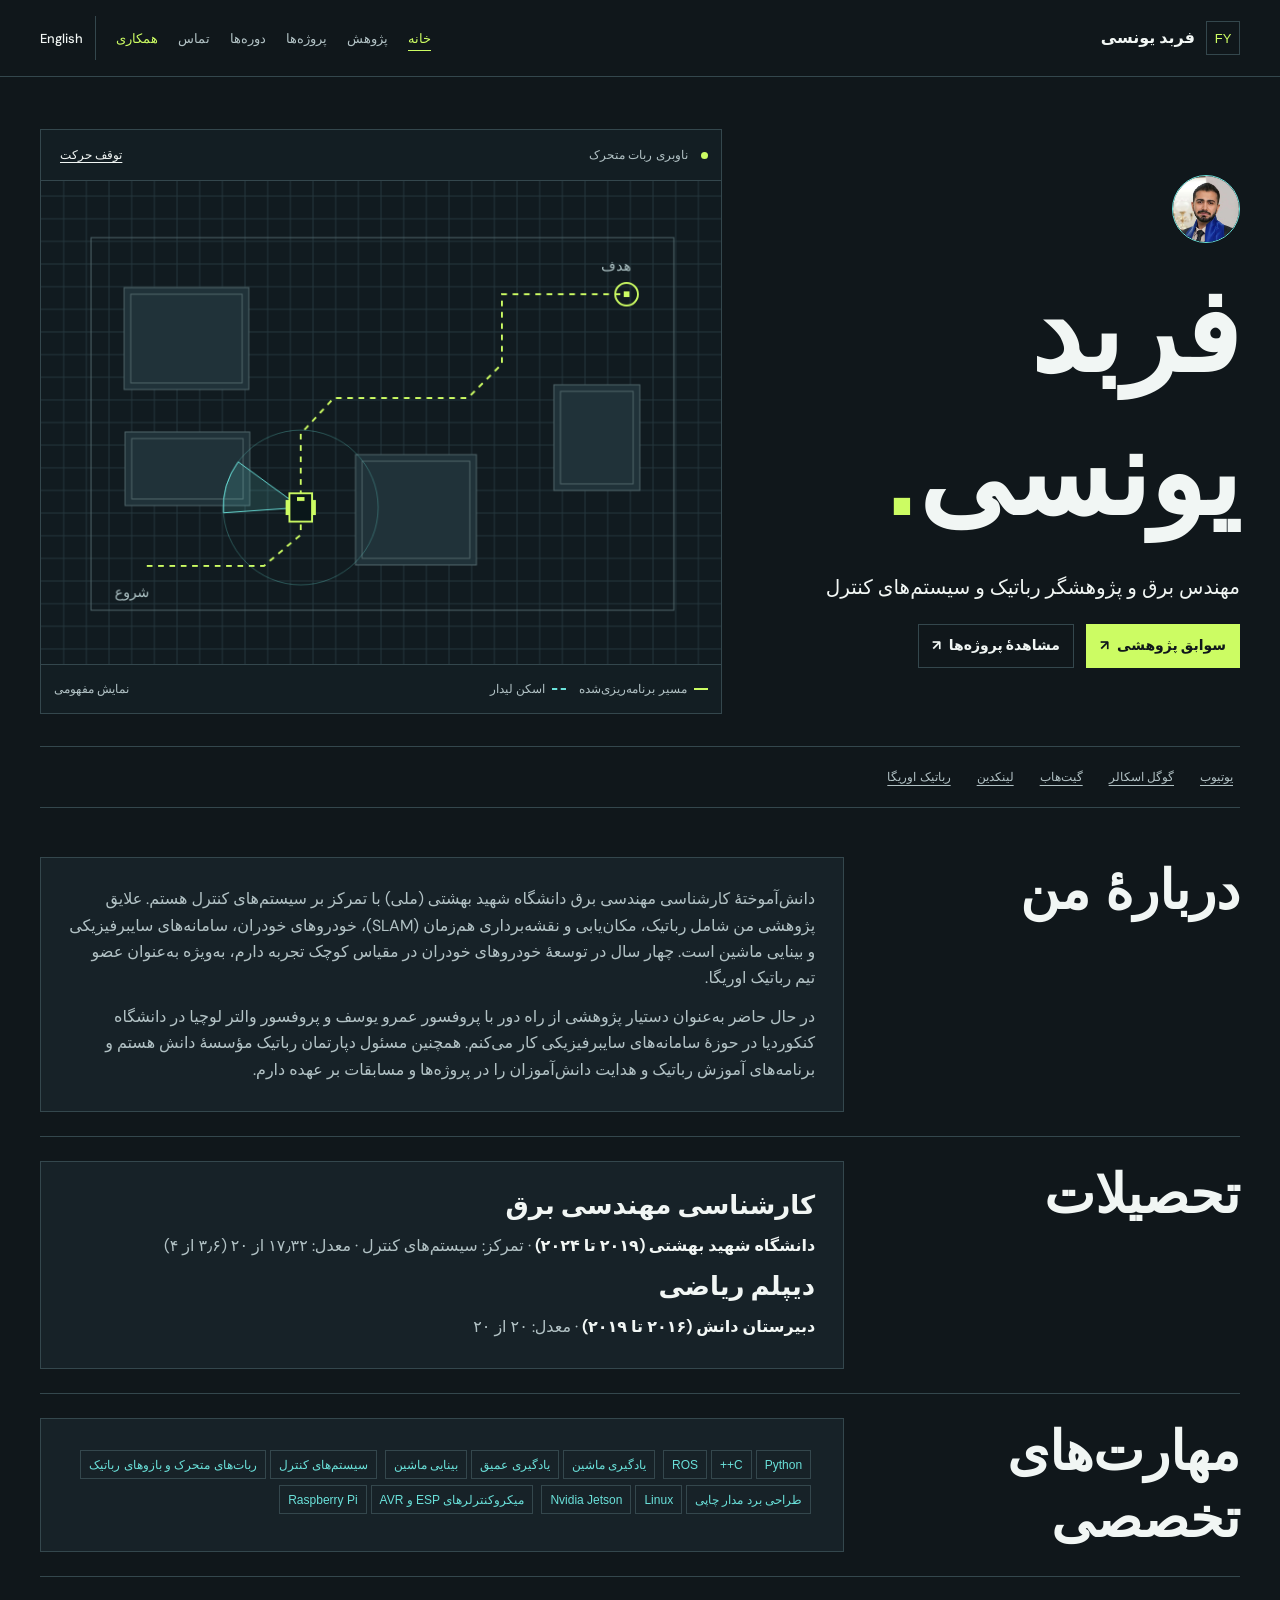
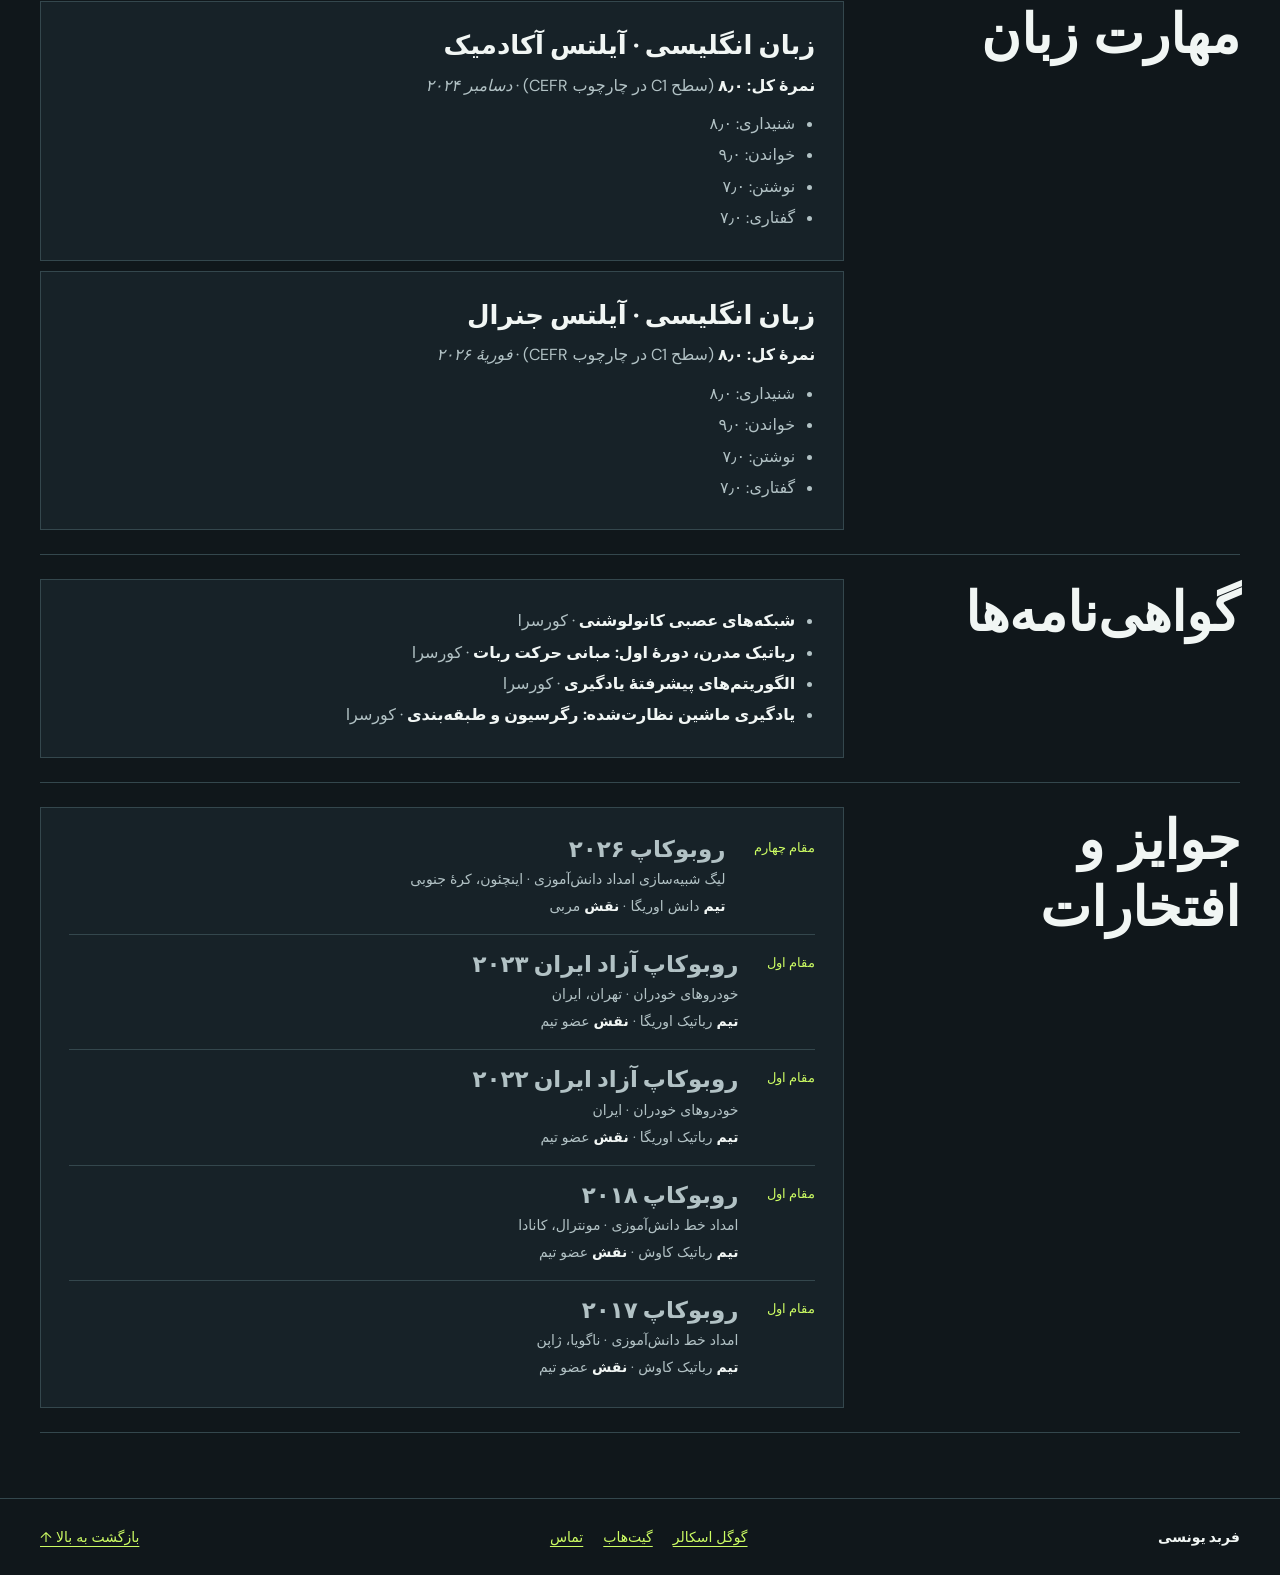
==== fa/index.html @ 3afda67d "Publish bilingual robotics portfolio" ====
<!doctype html>
<html lang="fa" dir="rtl">
<head>
    <meta charset="utf-8">
    <meta name="viewport" content="width=device-width, initial-scale=1">
    <meta name="description" content="مهندس برق و پژوهشگر رباتیک و سیستم‌های کنترل.">
    <meta name="theme-color" content="#10171b">
    <title>فربد یونسی · مهندس رباتیک</title>
    <link rel="preconnect" href="https://fonts.googleapis.com">
    <link rel="preconnect" href="https://fonts.gstatic.com" crossorigin>
    <link href="https://fonts.googleapis.com/css2?family=Barlow+Condensed:wght@600;700&amp;family=DM+Sans:wght@400;500;600;700&amp;family=IBM+Plex+Mono:wght@400;500&amp;display=swap" rel="stylesheet">
    <link rel="stylesheet" href="../style.css">
    <script src="../motion.js" defer></script>
    <link rel="alternate" hreflang="en" href="../index.html">
</head>
<body id="top">
<a class="skip" href="#main">رفتن به محتوای اصلی</a>
<header class="site-header"><div class="shell header-inner">
    <a class="brand" href="index.html"><span class="monogram" aria-hidden="true">FY</span> فربد یونسی</a>
    <nav aria-label="ناوبری اصلی"><a href="index.html" aria-current="page">خانه</a><a href="research.html">پژوهش</a><a href="projects.html">پروژه‌ها</a><a href="courses.html">دوره‌ها</a><a href="contact.html">تماس</a><a class="collab-nav" href="collaboration.html">همکاری</a><a class="language-switch" href="../index.html" lang="en" hreflang="en">English</a></nav>
</div></header>
<main class="shell" id="main">
<section class="hero" aria-labelledby="hero-title">
    <div class="hero-copy">
        <img src="../farbod-younesi.jpg" alt="تصویر فربد یونسی" width="256" height="256" class="profile-pic">
        <h1 id="hero-title">فربد<br>یونسی<span>.</span></h1>
        <p class="hero-role">مهندس برق و پژوهشگر رباتیک و سیستم‌های کنترل</p>
        <div class="hero-actions"><a class="button" href="research.html">سوابق پژوهشی <span aria-hidden="true">↗</span></a><a class="button secondary" href="projects.html">مشاهدهٔ پروژه‌ها <span aria-hidden="true">↗</span></a></div>
    </div>
    <figure class="robotics-demo">
        <div class="demo-bar"><span class="live-dot" aria-hidden="true"></span><span>ناوبری ربات متحرک</span><button type="button" id="motion-toggle" hidden>توقف حرکت</button></div>
        <canvas id="robot-map" width="720" height="512" role="img" aria-label="نمای بالا از ربات متحرکی که مسیری برنامه‌ریزی‌شده را دنبال می‌کند و با لیدار به دنبال موانع می‌گردد.">ربات متحرک مسیر برنامه‌ریزی‌شده را دنبال می‌کند و با لیدار موانع را اسکن می‌کند.</canvas>
        <figcaption><span><i class="route-key"></i> مسیر برنامه‌ریزی‌شده</span><span><i class="scan-key"></i> اسکن لیدار</span><span class="simulation-label">نمایش مفهومی</span></figcaption>
    </figure>
</section>
<div class="social-links">
                <a href="https://www.youtube.com/@farbodyounesi2424">یوتیوب</a>
                <a href="https://scholar.google.com/citations?user=7HzUuhoAAAAJ&amp;hl=en">گوگل اسکالر</a>
                <a href="https://github.com/farbodYNSI">گیت‌هاب</a>
                <a href="https://www.linkedin.com/in/farbod-younesi">لینکدین</a>
                <a href="https://aurigarobotics.ir/">رباتیک اوریگا</a>
            </div>
<div class="home-content"><section class="profile-section"><h2 id="about-me">دربارهٔ من</h2>
        <div class="card">
            <p>
                دانش‌آموختهٔ کارشناسی مهندسی برق دانشگاه شهید بهشتی (ملی) با تمرکز بر سیستم‌های کنترل هستم. علایق پژوهشی من شامل رباتیک، مکان‌یابی و نقشه‌برداری هم‌زمان (SLAM)، خودروهای خودران، سامانه‌های سایبرفیزیکی و بینایی ماشین است. چهار سال در توسعهٔ خودروهای خودران در مقیاس کوچک تجربه دارم، به‌ویژه به‌عنوان عضو تیم رباتیک اوریگا.
            </p>

            <p>
                در حال حاضر به‌عنوان دستیار پژوهشی از راه دور با پروفسور عمرو یوسف و پروفسور والتر لوچیا در دانشگاه کنکوردیا در حوزهٔ سامانه‌های سایبرفیزیکی کار می‌کنم. همچنین مسئول دپارتمان رباتیک مؤسسهٔ دانش هستم و برنامه‌های آموزش رباتیک و هدایت دانش‌آموزان را در پروژه‌ها و مسابقات بر عهده دارم.
            </p>
        </div></section>
<section class="profile-section"><h2>تحصیلات</h2>
        <div class="card">
            <h3>کارشناسی مهندسی برق</h3>
            <p><strong>دانشگاه شهید بهشتی (۲۰۱۹ تا ۲۰۲۴)</strong> · تمرکز: سیستم‌های کنترل · معدل: ۱۷٫۳۲ از ۲۰ (۳٫۶ از ۴)</p>
            <h3>دیپلم ریاضی</h3>
            <p><strong>دبیرستان دانش (۲۰۱۶ تا ۲۰۱۹)</strong> · معدل: ۲۰ از ۲۰</p>
        </div></section>
<section class="profile-section"><h2>مهارت‌های تخصصی</h2>
        <div class="card">
            <div>
                <span class="chip">Python</span><span class="chip">C++</span><span class="chip">ROS</span>
                <span class="chip">یادگیری ماشین</span><span class="chip">یادگیری عمیق</span><span class="chip">بینایی ماشین</span>
                <span class="chip">سیستم‌های کنترل</span><span class="chip">ربات‌های متحرک و بازوهای رباتیک</span>
                <span class="chip">طراحی برد مدار چاپی</span><span class="chip">Linux</span><span class="chip">Nvidia Jetson</span>
                <span class="chip">میکروکنترلرهای ESP و AVR</span><span class="chip">Raspberry Pi</span>
            </div>
        </div></section>
<section class="profile-section"><h2>مهارت زبان</h2>
        <div class="card">
            <h3>زبان انگلیسی · آیلتس آکادمیک</h3>
            <p><strong>نمرهٔ کل: ۸٫۰</strong> (سطح C1 در چارچوب CEFR) · <em>دسامبر ۲۰۲۴</em></p>
            <ul>
                <li>شنیداری: ۸٫۰</li>
                <li>خواندن: ۹٫۰</li>
                <li>نوشتن: ۷٫۰</li>
                <li>گفتاری: ۷٫۰</li>
            </ul>
        </div>
        <div class="card">
            <h3>زبان انگلیسی · آیلتس جنرال</h3>
            <p><strong>نمرهٔ کل: ۸٫۰</strong> (سطح C1 در چارچوب CEFR) · <em>فوریهٔ ۲۰۲۶</em></p>
            <ul>
                <li>شنیداری: ۸٫۰</li>
                <li>خواندن: ۹٫۰</li>
                <li>نوشتن: ۷٫۰</li>
                <li>گفتاری: ۷٫۰</li>
            </ul>
        </div></section>
<section class="profile-section"><h2>گواهی‌نامه‌ها</h2>
        <div class="card">
            <ul>
                <li><strong>شبکه‌های عصبی کانولوشنی</strong> · کورسرا</li>
                <li><strong>رباتیک مدرن، دورهٔ اول: مبانی حرکت ربات</strong> · کورسرا</li>
                <li><strong>الگوریتم‌های پیشرفتهٔ یادگیری</strong> · کورسرا</li>
                <li><strong>یادگیری ماشین نظارت‌شده: رگرسیون و طبقه‌بندی</strong> · کورسرا</li>
            </ul>
        </div></section>
<section class="profile-section" id="awards">
    <h2>جوایز و افتخارات</h2>
    <ul class="card award-list" role="list">
        <li>
            <strong class="award-place">مقام چهارم</strong>
            <div><h3>روبوکاپ ۲۰۲۶</h3><p>لیگ شبیه‌سازی امداد دانش‌آموزی · اینچئون، کرهٔ جنوبی</p><p><strong>تیم</strong> دانش اوریگا · <strong>نقش</strong> مربی</p></div>
        </li>
        <li>
            <strong class="award-place">مقام اول</strong>
            <div><h3>روبوکاپ آزاد ایران ۲۰۲۳</h3><p>خودروهای خودران · تهران، ایران</p><p><strong>تیم</strong> رباتیک اوریگا · <strong>نقش</strong> عضو تیم</p></div>
        </li>
        <li>
            <strong class="award-place">مقام اول</strong>
            <div><h3>روبوکاپ آزاد ایران ۲۰۲۲</h3><p>خودروهای خودران · ایران</p><p><strong>تیم</strong> رباتیک اوریگا · <strong>نقش</strong> عضو تیم</p></div>
        </li>
        <li>
            <strong class="award-place">مقام اول</strong>
            <div><h3>روبوکاپ ۲۰۱۸</h3><p>امداد خط دانش‌آموزی · مونترال، کانادا</p><p><strong>تیم</strong> رباتیک کاوش · <strong>نقش</strong> عضو تیم</p></div>
        </li>
        <li>
            <strong class="award-place">مقام اول</strong>
            <div><h3>روبوکاپ ۲۰۱۷</h3><p>امداد خط دانش‌آموزی · ناگویا، ژاپن</p><p><strong>تیم</strong> رباتیک کاوش · <strong>نقش</strong> عضو تیم</p></div>
        </li>
    </ul>
</section></div>
</main>
<footer class="site-footer"><div class="shell footer-inner">
    <a class="brand" href="index.html">فربد یونسی</a>
    <div class="inline-links"><a href="https://scholar.google.com/citations?user=7HzUuhoAAAAJ&amp;hl=en">گوگل اسکالر</a><a href="https://github.com/farbodYNSI">گیت‌هاب</a><a href="contact.html">تماس</a></div>
    <a href="#top">بازگشت به بالا ↑</a>
</div></footer>
</body>
</html>
---- style.css ----
:root {
  color-scheme: dark;
  --bg: #10171b;
  --surface: #172228;
  --panel: #131e23;
  --ink: #f1f6f4;
  --muted: #b2c2c5;
  --line: #34474d;
  --signal: #ccfc63;
  --cyan: #6ae1da;
  --mono: "IBM Plex Mono", monospace;
  --display: "Barlow Condensed", "Arial Narrow", sans-serif;
}
* { box-sizing: border-box; }
body { margin: 0; background: var(--bg); color: var(--ink); font: 16px/1.65 "DM Sans", system-ui, sans-serif; }
a { color: var(--signal); text-underline-offset: 4px; }
a:hover { color: var(--ink); }
:focus-visible { outline: 2px solid var(--cyan); outline-offset: 4px; }
h1, h2, h3, p { margin-top: 0; }
h1, h2 { font-family: var(--display); font-weight: 700; line-height: .95; letter-spacing: -.015em; }
h2 { font-size: clamp(34px, 4.4vw, 54px); margin: 0 0 18px; }
h3 { font-size: clamp(19px, 2.3vw, 26px); line-height: 1.18; margin-bottom: 12px; }
p, li { color: var(--muted); }
strong { color: var(--ink); }
.shell { width: min(1200px, calc(100% - 72px)); margin: 0 auto; }
.skip { position: absolute; top: 0; left: 12px; z-index: 3; padding: 10px 16px; transform: translateY(-120%); background: var(--signal); color: var(--bg); }
.skip:focus { transform: translateY(0); }
.skip:hover { color: var(--bg); }
.site-header { border-bottom: 1px solid var(--line); }
.header-inner, .footer-inner { display: flex; align-items: center; justify-content: space-between; gap: 16px; min-height: 76px; }
.brand { display: inline-flex; gap: 11px; align-items: center; text-decoration: none; color: var(--ink); font-weight: 700; }
.monogram { display: grid; place-items: center; width: 34px; height: 34px; border: 1px solid var(--line); color: var(--signal); font: 500 13px var(--mono); }
nav, .inline-links { display: flex; flex-wrap: wrap; column-gap: 20px; }
nav a { display: inline-flex; align-items: center; min-height: 44px; color: var(--muted); text-decoration: none; font: 500 13px var(--mono); }
nav a[aria-current] { color: var(--signal); text-decoration: underline; text-underline-offset: 7px; }
nav .collab-nav { color: var(--signal); }
nav .collab-nav:hover { color: var(--ink); }
nav .language-switch {
  border-inline-start: 1px solid var(--line);
  padding-inline-start: 12px;
  color: var(--ink);
}
nav .language-switch:hover { color: var(--signal); }
.hero { display: grid; grid-template-columns: minmax(0, .8fr) minmax(0, 1.2fr); gap: clamp(24px, 5vw, 70px); align-items: center; padding-block: 52px 32px; }
.profile-pic { display: block; width: 68px; height: 68px; border-radius: 50%; border: 1px solid var(--cyan); margin-bottom: 18px; }
.hero h1 { font-size: clamp(85px, 11vw, 156px); letter-spacing: -.03em; line-height: .77; margin: 0 0 24px; }
h1 span { color: var(--signal); }
.hero-role { max-width: 34ch; color: var(--ink); font-size: clamp(16px, 2vw, 20px); margin-bottom: 20px; }
.hero-actions, .social-links { display: flex; flex-wrap: wrap; gap: 8px 12px; }
.button { display: inline-flex; align-items: center; gap: 8px; min-height: 44px; padding-inline: 13px; border: 1px solid var(--signal); background: var(--signal); color: var(--bg); text-decoration: none; font-weight: 700; font-size: 14px; }
.button:hover { color: var(--bg); background: var(--ink); border-color: var(--ink); }
.button.secondary { background: transparent; border-color: var(--line); color: var(--ink); }
.button.secondary:hover { border-color: var(--signal); color: var(--signal); }
.robotics-demo { min-width: 0; margin: 0; overflow: hidden; border: 1px solid var(--line); background: var(--panel); }
.demo-bar, figcaption { display: flex; align-items: center; flex-wrap: wrap; gap: 9px 13px; min-height: 49px; padding: 3px 13px; font: 500 12px/1.35 var(--mono); color: var(--muted); }
.demo-bar { border-bottom: 1px solid var(--line); }
.demo-bar button { margin-left: auto; background: none; border: 0; cursor: pointer; min-height: 44px; color: var(--ink); font: inherit; text-decoration: underline; text-underline-offset: 3px; }
.demo-bar button:hover { color: var(--signal); }
.live-dot { width: 7px; height: 7px; border-radius: 50%; background: var(--signal); }
canvas { display: block; width: 100%; height: auto; aspect-ratio: 720 / 512; background: #111b20; }
figcaption { border-top: 1px solid var(--line); }
figcaption span { display: inline-flex; align-items: center; gap: 7px; }
figcaption i { display: inline-block; width: 14px; border-top: 2px solid var(--signal); }
figcaption .scan-key { border-color: var(--cyan); border-top-style: dashed; }
.simulation-label { margin-left: auto; }
.social-links { border-block: 1px solid var(--line); padding-block: 8px; }
.social-links a { display: inline-flex; min-height: 44px; align-items: center; padding-inline: 7px; color: var(--muted); font: 500 12px var(--mono); }
.social-links a:hover { color: var(--signal); }
.home-content { margin-block: 25px 65px; }
.profile-section { display: grid; grid-template-columns: minmax(145px, .45fr) 1fr; gap: 10px 34px; padding-block: 24px; border-bottom: 1px solid var(--line); }
.profile-section h2 { margin: 0; }
.profile-section .card { grid-column: 2; margin: 0; }
.card { padding: clamp(16px, 3vw, 28px); background: var(--surface); border: 1px solid var(--line); margin-bottom: 13px; }
.card p { margin-bottom: 12px; max-width: 76ch; overflow-wrap: anywhere; }
.card :last-child { margin-bottom: 0; }
.card ul { padding-left: 20px; margin-top: 0; }
.card li + li { margin-top: 5px; }
.award-list { list-style: none; }
.award-list > li {
  display: grid;
  grid-template-columns: max-content minmax(0, 1fr);
  align-items: start;
  column-gap: clamp(12px, 3vw, 28px);
}
.award-list > li + li { border-top: 1px solid var(--line); margin-top: 16px; padding-top: 16px; }
.award-place { color: var(--signal); font: 500 13px/1.4 var(--mono); padding-top: 3px; }
.award-list h3 { font-size: clamp(18px, 2vw, 23px); margin-bottom: 5px; }
.award-list p { font-size: 14px; margin-bottom: 4px; }
.chip { display: inline-flex; align-items: center; min-height: 29px; margin: 3px 4px 3px 0; padding: 2px 8px; border: 1px solid var(--line); color: var(--cyan); font: 400 12px var(--mono); }
.page-intro { padding: clamp(36px, 8vw, 90px) 0 24px; border-bottom: 1px solid var(--line); }
.page-intro h1 { font-size: clamp(65px, 11vw, 142px); margin: 0; }
.page-content { max-width: 960px; margin-block: 35px 65px; }
.page-content h2:not(:first-child) { margin-top: 35px; }
.status { display: inline-block; padding: 3px 6px; margin: 3px; border: 1px solid #586c36; color: var(--signal); font: 500 12px var(--mono); }
.status.review { border-color: #806742; color: #f6cf8c; }
#research-experience { margin-top: 35px; }
.experience-facts { margin: 14px 0 16px; }
.experience-facts > div {
  display: grid;
  grid-template-columns: minmax(120px, .4fr) minmax(0, 1fr);
  gap: 4px 13px;
  padding-block: 6px;
  border-top: 1px solid var(--line);
}
.experience-facts dt { color: var(--muted); font: 500 12px/1.6 var(--mono); }
.experience-facts dd { margin: 0; }
.project-card { display: flex; justify-content: space-between; align-items: center; gap: clamp(14px, 3vw, 35px); }
.project-text { min-width: 0; }
.project-img { display: block; width: min(42%, 390px); height: auto; border: 1px solid var(--line); }
.site-footer { border-top: 1px solid var(--line); }
.footer-inner { flex-wrap: wrap; padding-block: 10px; }
.footer-inner a { min-height: 44px; display: inline-flex; align-items: center; font-size: 14px; }
.collab-hero {
  display: grid;
  grid-template-columns: minmax(0, 1.3fr) minmax(0, .7fr);
  gap: clamp(24px, 5vw, 70px);
  align-items: center;
  padding-block: clamp(38px, 7vw, 92px);
}
.collab-label { color: var(--signal); font: 500 13px/1.4 var(--mono); text-transform: uppercase; }
.collab-copy h1 {
  max-width: 12ch;
  font-size: clamp(58px, 7.4vw, 112px);
  margin-bottom: 20px;
}
.collab-copy > p:not(.collab-label) { max-width: 53ch; font-size: clamp(16px, 1.7vw, 20px); }
.collab-photo { margin: 0; border: 1px solid var(--line); background: var(--panel); }
.collab-photo img { display: block; width: 100%; height: auto; aspect-ratio: 4 / 5; object-fit: cover; }
.collab-section { padding-block: clamp(26px, 5vw, 56px); border-top: 1px solid var(--line); }
.collab-section h2 { margin-bottom: 24px; }
.collab-heading { display: flex; align-items: baseline; justify-content: space-between; flex-wrap: wrap; gap: 6px 16px; }
.collab-heading a { display: inline-flex; align-items: center; min-height: 44px; }
.collab-proof, .collab-grid, .collab-options { display: grid; grid-template-columns: repeat(2, minmax(0, 1fr)); gap: 14px; }
.collab-proof article, .collab-grid article { border: 1px solid var(--line); padding: clamp(16px, 2.5vw, 27px); }
.collab-proof article { border-left: 3px solid var(--cyan); background: var(--panel); }
.collab-grid article { background: var(--surface); }
.collab-section article p:last-child { margin-bottom: 0; }
.collab-development { display: grid; grid-template-columns: repeat(3, minmax(0, 1fr)); gap: 14px; }
.collab-development article { border-top: 2px solid var(--signal); padding: 19px 16px; background: var(--panel); }
.collab-partner {
  margin-bottom: clamp(26px, 5vw, 56px);
  padding-inline: clamp(18px, 4vw, 48px);
  background: var(--surface);
  border: 1px solid var(--line);
}
.collab-partner > div:first-child p { max-width: 69ch; }
.collab-options article { border-top: 1px solid var(--line); padding-top: 16px; }
.collab-options .button { max-width: 100%; }
.collab-contact {
  display: grid;
  grid-template-columns: minmax(0, 1fr) auto;
  align-items: center;
  gap: 6px 16px;
  margin-top: 24px;
  padding-top: 18px;
  border-top: 1px solid var(--line);
}
.collab-contact h3, .collab-contact p { margin-bottom: 0; }
.collab-contact button { font-family: inherit; cursor: pointer; }
.collab-contact button[hidden], .copy-status:empty { display: none; }
#collaboration-email { color: var(--ink); overflow-wrap: anywhere; }
.copy-status { grid-column: 1 / -1; font-size: 14px; }
@media (prefers-reduced-motion: no-preference) {
  .button, nav a, .social-links a { transition: background-color .18s, border-color .18s, color .18s; }
  .hero-copy { animation: arrive .48s ease-out both; }
  @keyframes arrive { from { opacity: .75; transform: translateY(10px); } to { opacity: 1; transform: translateY(0); } }
}
@media (max-width: 850px) {
  .shell { width: calc(100% - 44px); }
  .hero { gap: 24px; }
  .hero h1 { font-size: clamp(74px, 12vw, 110px); }
}
@media (max-width: 650px) {
  .shell { width: calc(100% - 36px); }
  .header-inner { flex-direction: column; align-items: flex-start; gap: 0; padding-top: 12px; }
  nav { column-gap: clamp(11px, 4vw, 20px); }
  .hero { grid-template-columns: minmax(0, 1fr); padding-top: 32px; }
  .hero h1 { font-size: clamp(78px, 16vw, 110px); }
  .profile-section { grid-template-columns: 1fr; }
  .profile-section .card { grid-column: 1; }
  .project-card { flex-direction: column; align-items: stretch; }
  .project-img { width: 100%; }
  .collab-hero, .collab-proof, .collab-grid, .collab-development, .collab-options { grid-template-columns: minmax(0, 1fr); }
  .collab-copy h1 { font-size: clamp(52px, 12vw, 77px); }
  .collab-photo img { aspect-ratio: 5 / 4; object-fit: contain; background: #0a1013; }
  .collab-contact { grid-template-columns: minmax(0, 1fr); }
  .experience-facts > div { grid-template-columns: minmax(0, 1fr); }
}
[dir="rtl"] {
  --display: Tahoma, "Segoe UI", sans-serif;
  --mono: Tahoma, "Segoe UI", sans-serif;
  font-family: Tahoma, "Segoe UI", sans-serif;
}
[dir="rtl"] h1, [dir="rtl"] h2 { line-height: 1.24; letter-spacing: 0; }
[dir="rtl"] .hero h1 { font-size: clamp(62px, 9vw, 116px); }
[dir="rtl"] .page-intro h1 { font-size: clamp(54px, 8vw, 102px); }
[dir="rtl"] .collab-copy h1 { max-width: 16ch; font-size: clamp(43px, 5.3vw, 76px); }
[dir="rtl"] .card ul { padding-left: 0; padding-inline-start: 20px; }
[dir="rtl"] .demo-bar button, [dir="rtl"] .simulation-label { margin-left: 0; margin-inline-start: auto; }
[dir="rtl"] .collab-proof article { border-left: 1px solid var(--line); border-inline-start: 3px solid var(--cyan); }
[dir="rtl"] nav .language-switch { font-family: "DM Sans", system-ui, sans-serif; }
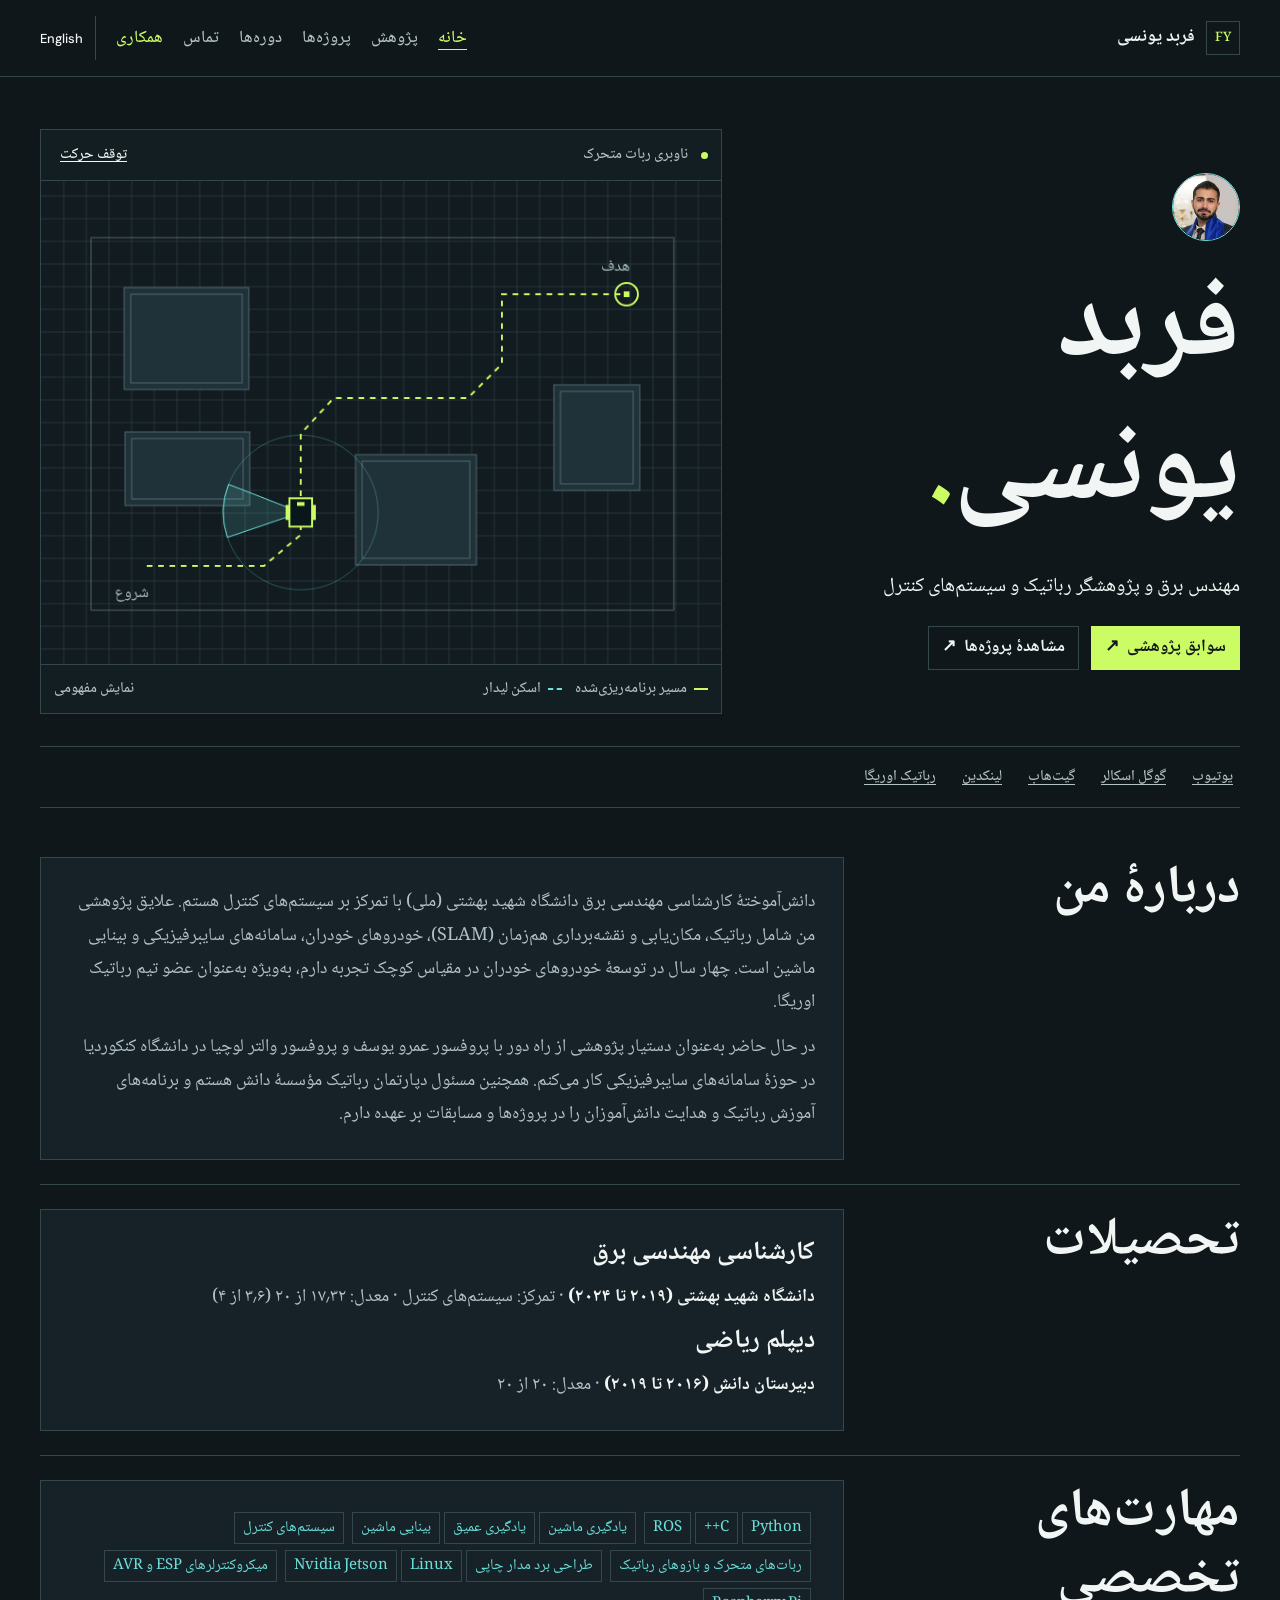
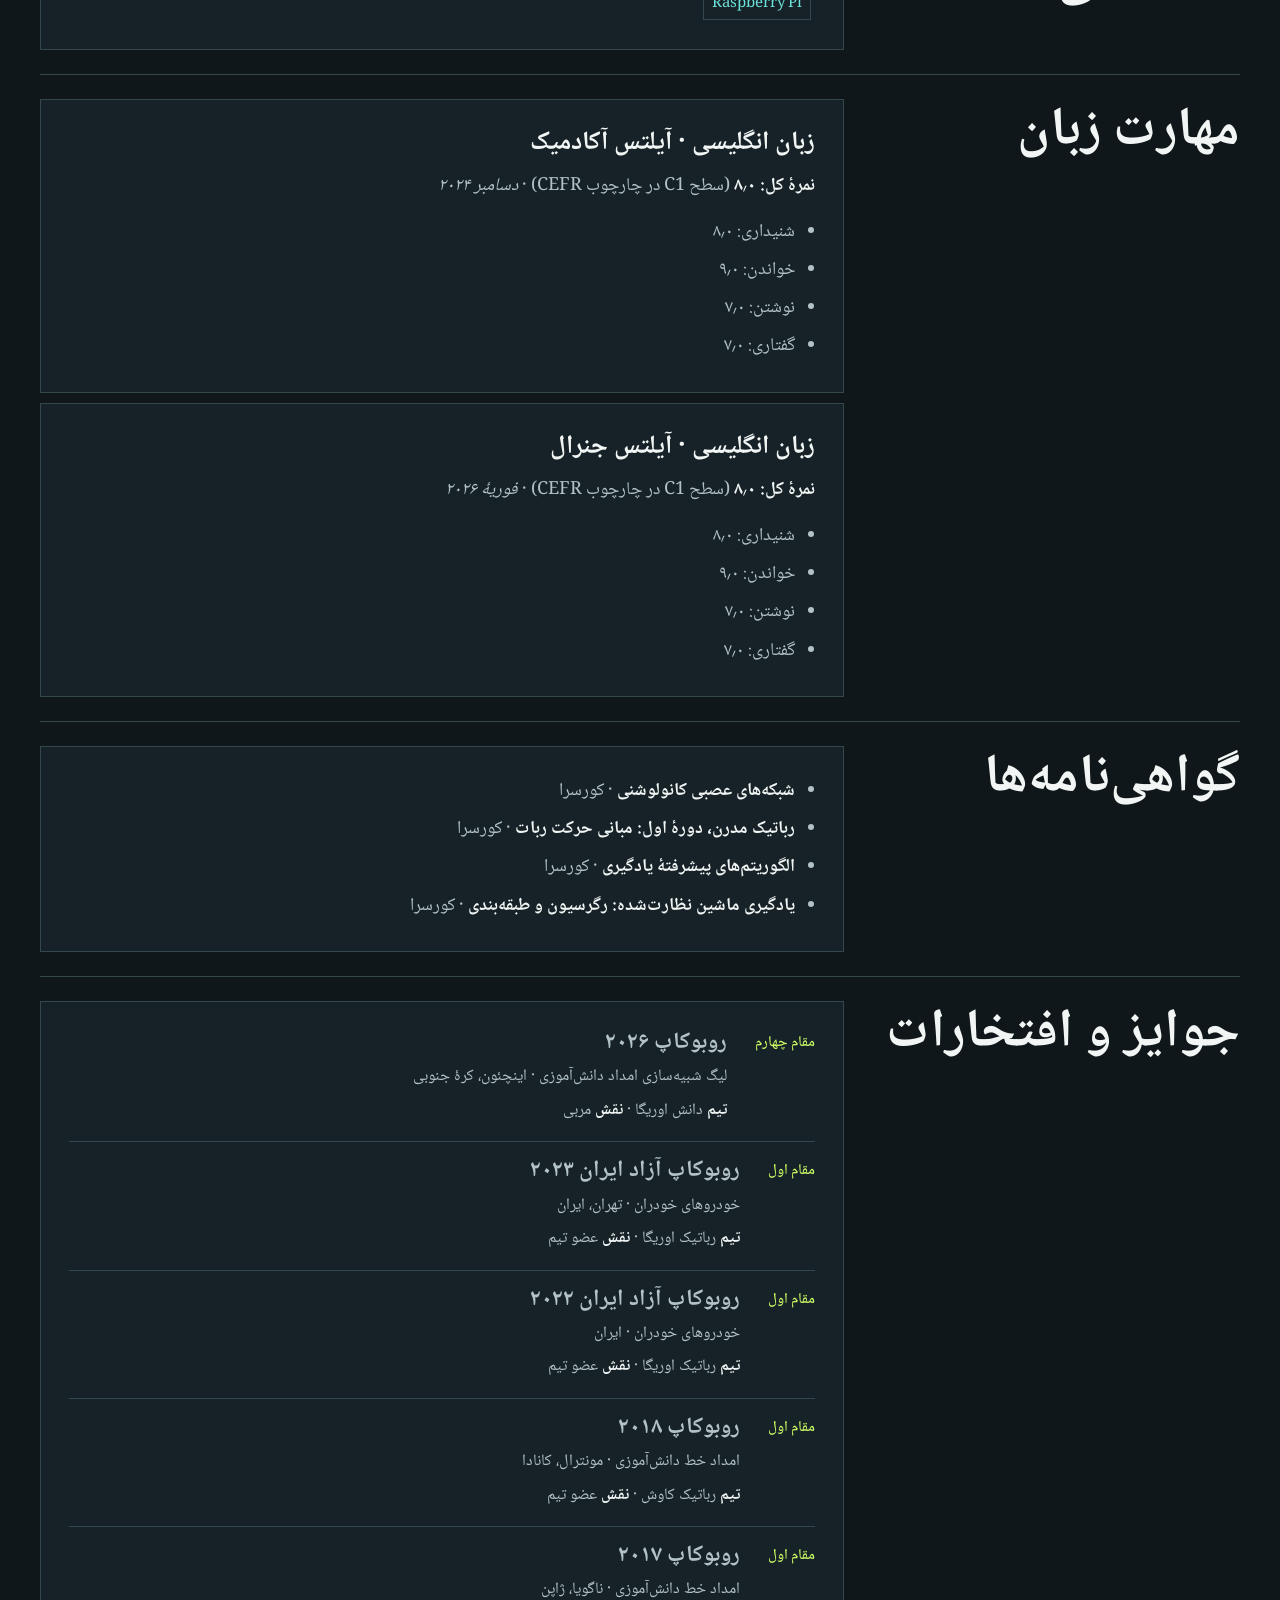
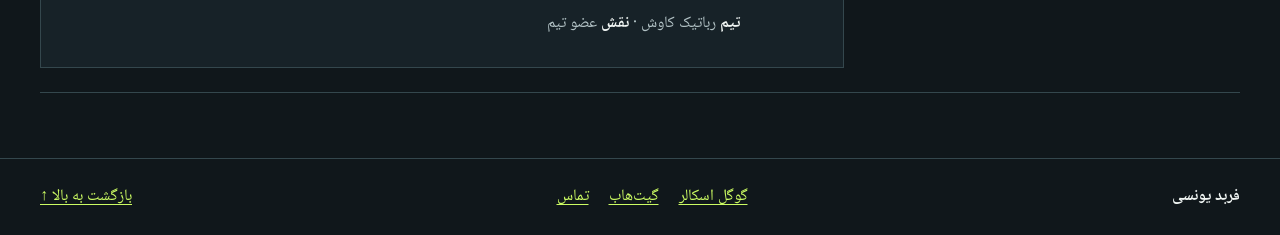
==== commit 3cae13b5: "Improve bilingual search and AI discoverability" ====
--- a/fa/index.html
+++ b/fa/index.html
@@ -3,21 +3,99 @@
 <head>
     <meta charset="utf-8">
     <meta name="viewport" content="width=device-width, initial-scale=1">
-    <meta name="description" content="مهندس برق و پژوهشگر رباتیک و سیستم‌های کنترل.">
+    <meta name="description" content="فربد یونسی، مهندس برق و پژوهشگر رباتیک، در زمینهٔ کنترل امن ربات‌ها، خودروهای خودران، مکان‌یابی و نقشه‌برداری هم‌زمان و بینایی ماشین فعالیت می‌کند.">
     <meta name="theme-color" content="#10171b">
-    <title>فربد یونسی · مهندس رباتیک</title>
+    <title>فربد یونسی | پژوهشگر رباتیک و سیستم‌های کنترل</title>
     <link rel="preconnect" href="https://fonts.googleapis.com">
     <link rel="preconnect" href="https://fonts.gstatic.com" crossorigin>
     <link href="https://fonts.googleapis.com/css2?family=Barlow+Condensed:wght@600;700&amp;family=DM+Sans:wght@400;500;600;700&amp;family=IBM+Plex+Mono:wght@400;500&amp;display=swap" rel="stylesheet">
     <link rel="stylesheet" href="../style.css">
     <script src="../motion.js" defer></script>
-    <link rel="alternate" hreflang="en" href="../index.html">
+    <link rel="canonical" href="https://farbodynsi.github.io/fa/">
+    <link rel="alternate" hreflang="en" href="https://farbodynsi.github.io/">
+    <link rel="alternate" hreflang="fa" href="https://farbodynsi.github.io/fa/">
+    <link rel="alternate" hreflang="x-default" href="https://farbodynsi.github.io/">
+    <meta property="og:type" content="profile">
+    <meta property="og:site_name" content="فربد یونسی">
+    <meta property="og:url" content="https://farbodynsi.github.io/fa/">
+    <meta property="og:title" content="فربد یونسی | پژوهشگر رباتیک و سیستم‌های کنترل">
+    <meta property="og:description" content="فربد یونسی، مهندس برق و پژوهشگر رباتیک، در زمینهٔ کنترل امن ربات‌ها، خودروهای خودران، مکان‌یابی و نقشه‌برداری هم‌زمان و بینایی ماشین فعالیت می‌کند.">
+    <meta property="og:locale" content="fa_IR">
+    <meta property="og:locale:alternate" content="en_US">
+    <meta property="og:image" content="https://farbodynsi.github.io/farbod-younesi.jpg">
+    <meta property="og:image:width" content="256">
+    <meta property="og:image:height" content="256">
+    <meta property="og:image:alt" content="پرترهٔ فربد یونسی">
+    <meta name="twitter:card" content="summary">
+    <script type="application/ld+json">
+{
+  "@context": "https://schema.org",
+  "@graph": [
+    {
+      "@type": "ProfilePage",
+      "@id": "https://farbodynsi.github.io/fa/#webpage",
+      "url": "https://farbodynsi.github.io/fa/",
+      "name": "فربد یونسی | پژوهشگر رباتیک و سیستم‌های کنترل",
+      "description": "فربد یونسی، مهندس برق و پژوهشگر رباتیک، در زمینهٔ کنترل امن ربات‌ها، خودروهای خودران، مکان‌یابی و نقشه‌برداری هم‌زمان و بینایی ماشین فعالیت می‌کند.",
+      "inLanguage": "fa",
+      "isPartOf": {
+        "@id": "https://farbodynsi.github.io/#website"
+      },
+      "mainEntity": {
+        "@id": "https://farbodynsi.github.io/#farbod-younesi"
+      }
+    },
+    {
+      "@type": "WebSite",
+      "@id": "https://farbodynsi.github.io/#website",
+      "url": "https://farbodynsi.github.io/",
+      "name": "Farbod Younesi",
+      "alternateName": "فربد یونسی",
+      "inLanguage": [
+        "en",
+        "fa"
+      ],
+      "publisher": {
+        "@id": "https://farbodynsi.github.io/#farbod-younesi"
+      }
+    },
+    {
+      "@type": "Person",
+      "@id": "https://farbodynsi.github.io/#farbod-younesi",
+      "url": "https://farbodynsi.github.io/",
+      "name": "Farbod Younesi",
+      "alternateName": "فربد یونسی",
+      "description": "Electrical engineer and researcher in robotics and control systems.",
+      "image": "https://farbodynsi.github.io/farbod-younesi.jpg",
+      "jobTitle": "Electrical Engineer and Robotics Researcher",
+      "knowsAbout": [
+        "Robotics",
+        "Control systems",
+        "Cyber-physical systems security",
+        "Autonomous vehicles",
+        "Computer vision",
+        "SLAM"
+      ],
+      "alumniOf": {
+        "@type": "CollegeOrUniversity",
+        "name": "Shahid Beheshti University"
+      },
+      "sameAs": [
+        "https://github.com/farbodYNSI",
+        "https://www.linkedin.com/in/farbod-younesi",
+        "https://scholar.google.com/citations?user=7HzUuhoAAAAJ&hl=en",
+        "https://www.youtube.com/@farbodyounesi2424"
+      ]
+    }
+  ]
+}
+    </script>
 </head>
 <body id="top">
 <a class="skip" href="#main">رفتن به محتوای اصلی</a>
 <header class="site-header"><div class="shell header-inner">
-    <a class="brand" href="index.html"><span class="monogram" aria-hidden="true">FY</span> فربد یونسی</a>
-    <nav aria-label="ناوبری اصلی"><a href="index.html" aria-current="page">خانه</a><a href="research.html">پژوهش</a><a href="projects.html">پروژه‌ها</a><a href="courses.html">دوره‌ها</a><a href="contact.html">تماس</a><a class="collab-nav" href="collaboration.html">همکاری</a><a class="language-switch" href="../index.html" lang="en" hreflang="en">English</a></nav>
+    <a class="brand" href="./"><span class="monogram" aria-hidden="true">FY</span> فربد یونسی</a>
+    <nav aria-label="ناوبری اصلی"><a href="./" aria-current="page">خانه</a><a href="research.html">پژوهش</a><a href="projects.html">پروژه‌ها</a><a href="courses.html">دوره‌ها</a><a href="contact.html">تماس</a><a class="collab-nav" href="collaboration.html">همکاری</a><a class="language-switch" href="../" lang="en" hreflang="en">English</a></nav>
 </div></header>
 <main class="shell" id="main">
 <section class="hero" aria-labelledby="hero-title">
@@ -124,7 +202,7 @@
 </section></div>
 </main>
 <footer class="site-footer"><div class="shell footer-inner">
-    <a class="brand" href="index.html">فربد یونسی</a>
+    <a class="brand" href="./">فربد یونسی</a>
     <div class="inline-links"><a href="https://scholar.google.com/citations?user=7HzUuhoAAAAJ&amp;hl=en">گوگل اسکالر</a><a href="https://github.com/farbodYNSI">گیت‌هاب</a><a href="contact.html">تماس</a></div>
     <a href="#top">بازگشت به بالا ↑</a>
 </div></footer>
--- a/style.css
+++ b/style.css
@@ -1,3 +1,10 @@
+@font-face {
+  font-family: "Noto Naskh Arabic";
+  src: url("fonts/noto-naskh-arabic.ttf") format("truetype");
+  font-weight: 400 700;
+  font-display: swap;
+}
+
 :root {
   color-scheme: dark;
   --bg: #10171b;
@@ -10,6 +17,7 @@
   --cyan: #6ae1da;
   --mono: "IBM Plex Mono", monospace;
   --display: "Barlow Condensed", "Arial Narrow", sans-serif;
+  --persian-font: "B Nazanin", BNazanin, "B Mitra", "B Lotus", "Noto Naskh Arabic", serif;
 }
 * { box-sizing: border-box; }
 body { margin: 0; background: var(--bg); color: var(--ink); font: 16px/1.65 "DM Sans", system-ui, sans-serif; }
@@ -186,11 +194,14 @@
   .collab-contact { grid-template-columns: minmax(0, 1fr); }
   .experience-facts > div { grid-template-columns: minmax(0, 1fr); }
 }
-[dir="rtl"] {
-  --display: Tahoma, "Segoe UI", sans-serif;
-  --mono: Tahoma, "Segoe UI", sans-serif;
-  font-family: Tahoma, "Segoe UI", sans-serif;
-}
+[dir="rtl"] { --display: var(--persian-font); --mono: var(--persian-font); }
+[dir="rtl"] body { font: 18px/1.85 var(--persian-font); }
+nav .language-switch[lang="fa"] { font: 700 17px var(--persian-font); }
+[dir="rtl"] nav a, [dir="rtl"] .button { font-size: 17px; }
+[dir="rtl"] .demo-bar, [dir="rtl"] figcaption, [dir="rtl"] .social-links a,
+[dir="rtl"] .award-place, [dir="rtl"] .experience-facts dt,
+[dir="rtl"] .status, [dir="rtl"] .chip, [dir="rtl"] .collab-label { font-size: 15px; }
+[dir="rtl"] .award-list p, [dir="rtl"] .footer-inner a, [dir="rtl"] .copy-status { font-size: 16px; }
 [dir="rtl"] h1, [dir="rtl"] h2 { line-height: 1.24; letter-spacing: 0; }
 [dir="rtl"] .hero h1 { font-size: clamp(62px, 9vw, 116px); }
 [dir="rtl"] .page-intro h1 { font-size: clamp(54px, 8vw, 102px); }
@@ -198,4 +209,4 @@
 [dir="rtl"] .card ul { padding-left: 0; padding-inline-start: 20px; }
 [dir="rtl"] .demo-bar button, [dir="rtl"] .simulation-label { margin-left: 0; margin-inline-start: auto; }
 [dir="rtl"] .collab-proof article { border-left: 1px solid var(--line); border-inline-start: 3px solid var(--cyan); }
-[dir="rtl"] nav .language-switch { font-family: "DM Sans", system-ui, sans-serif; }
+[dir="rtl"] nav .language-switch[lang="en"] { font: 500 13px "DM Sans", system-ui, sans-serif; }
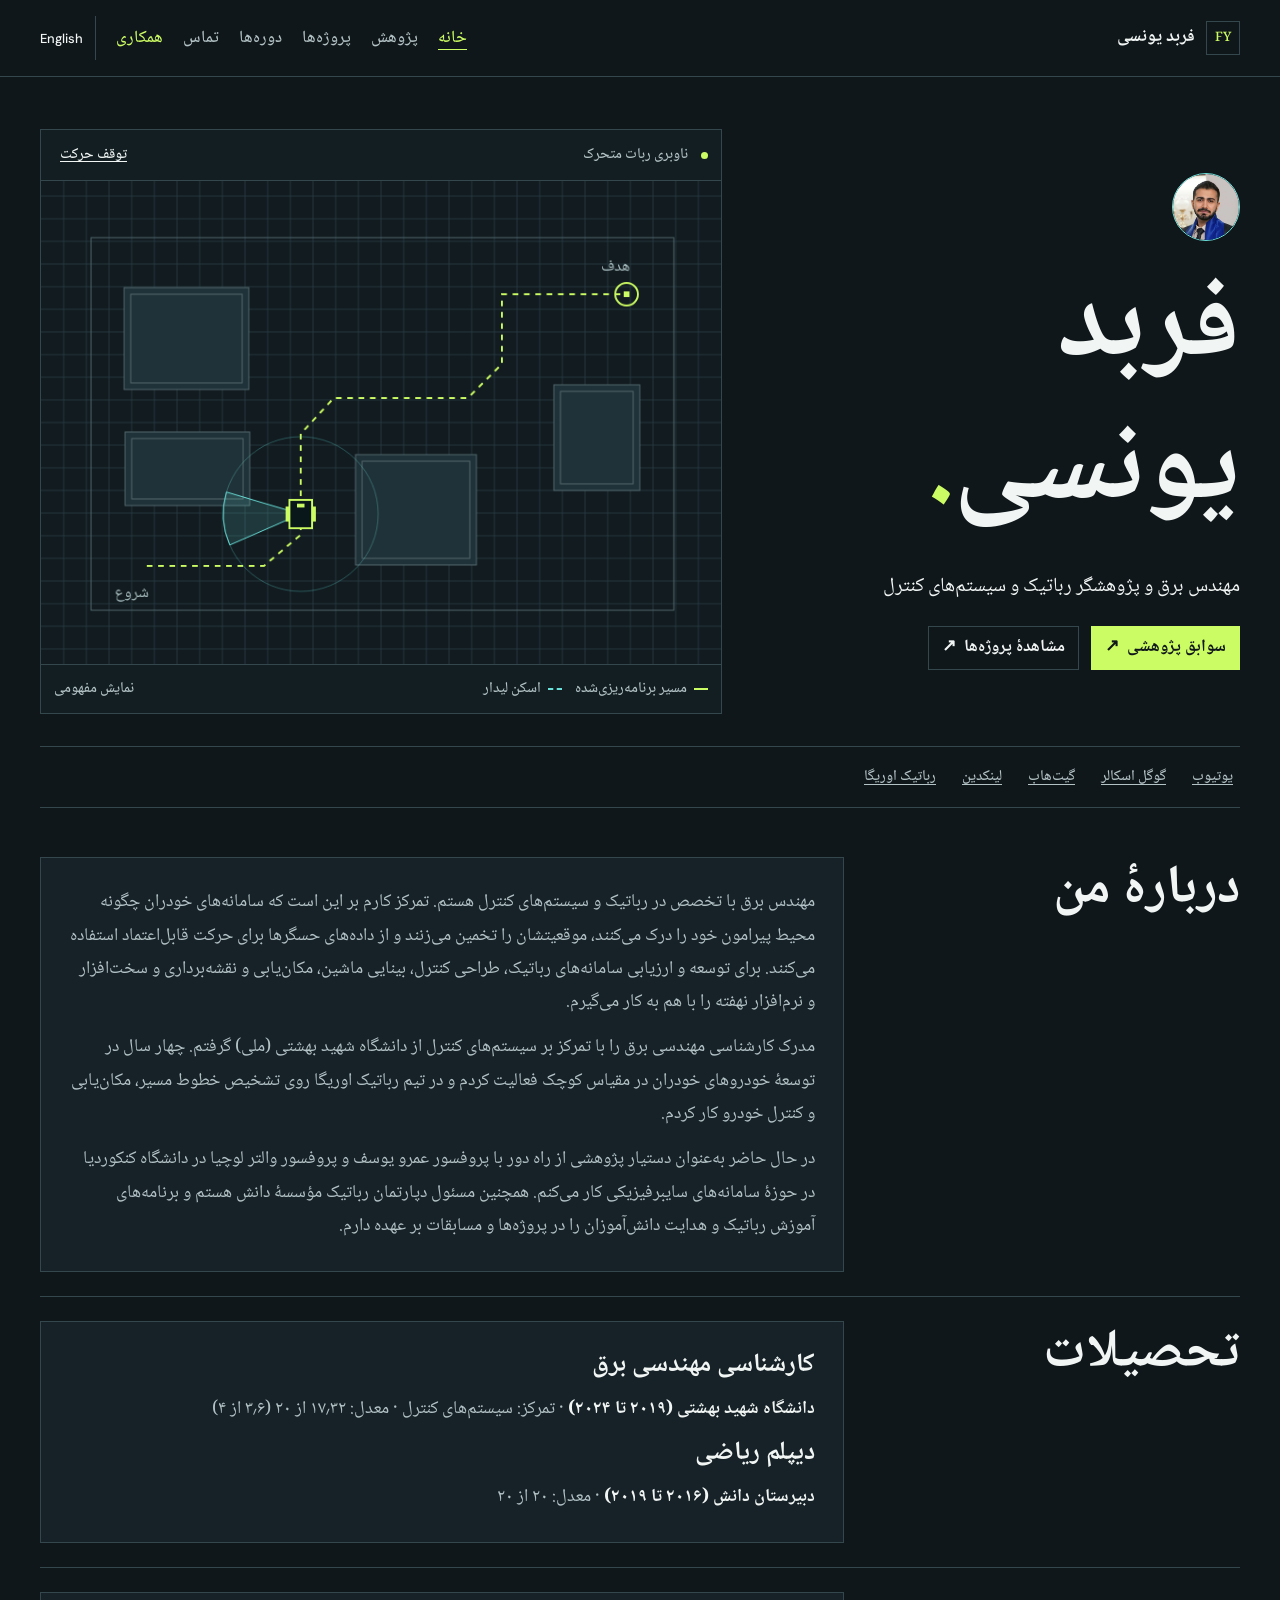
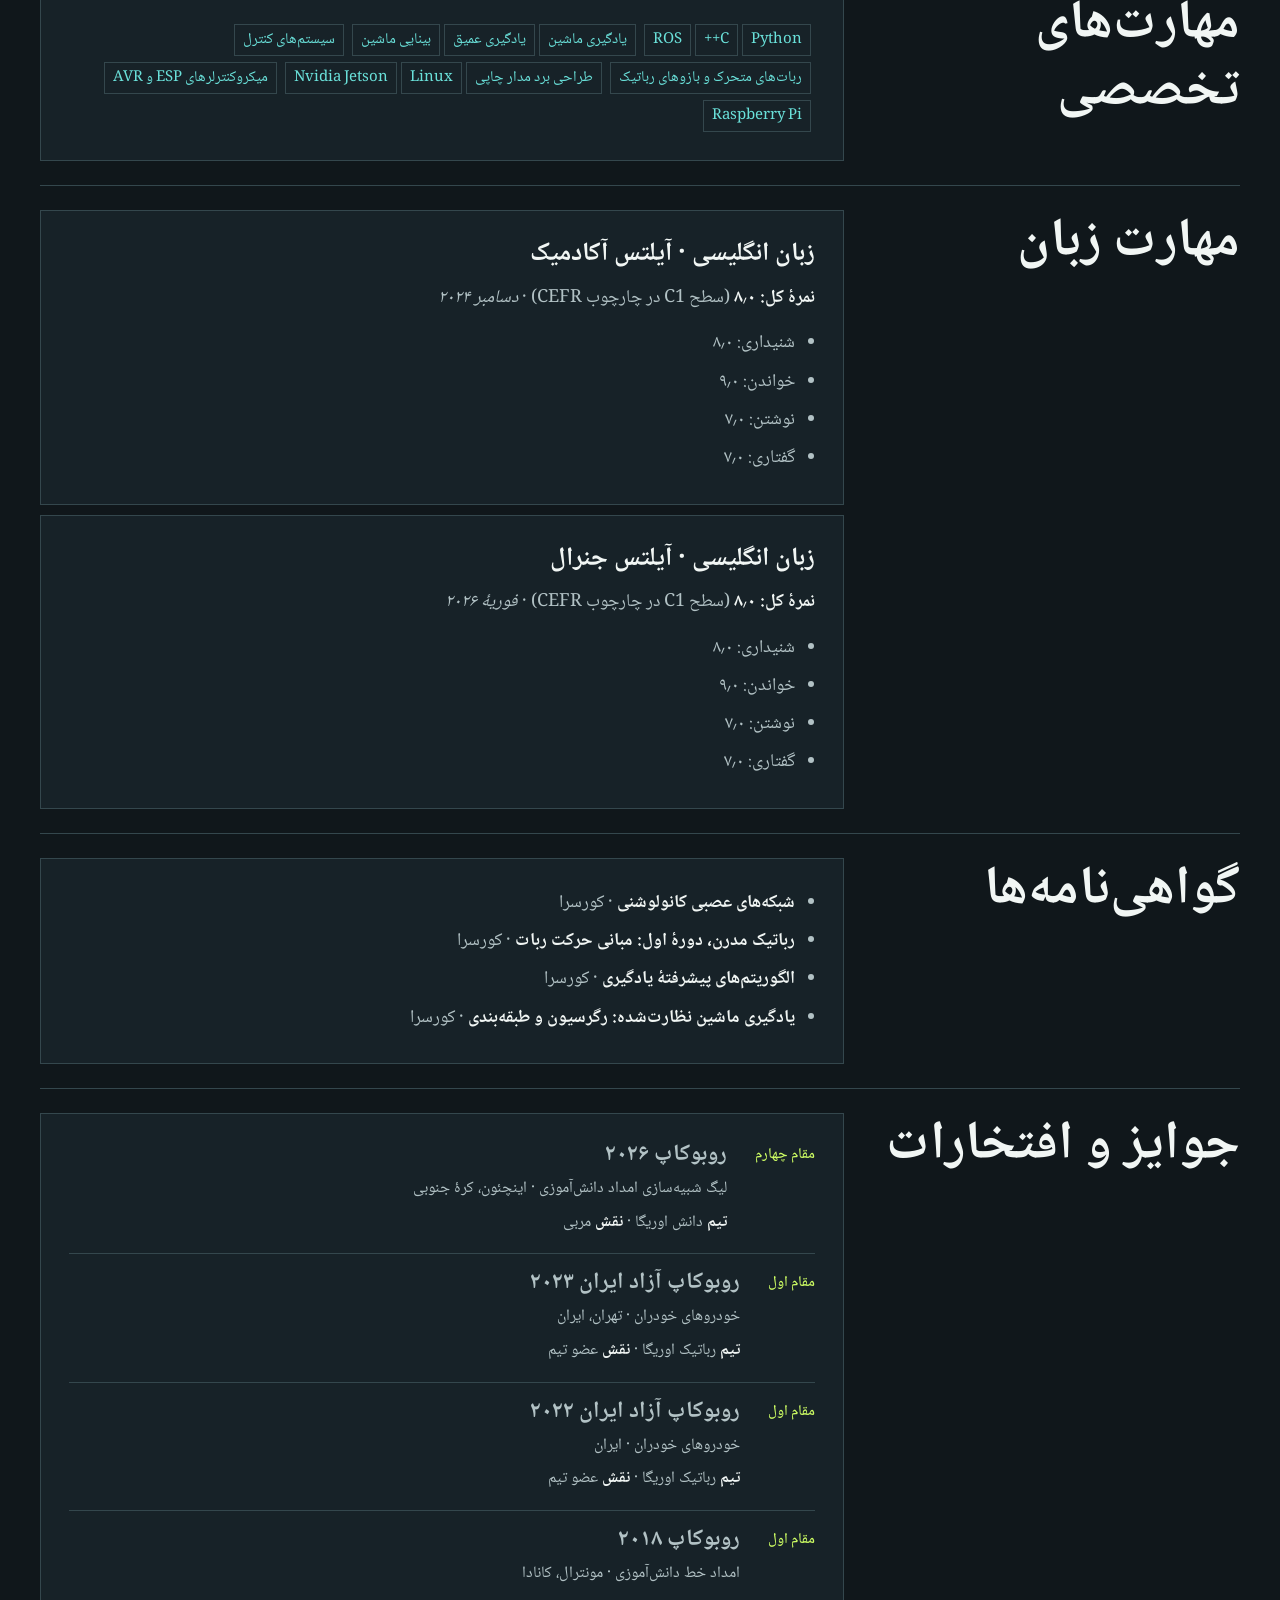
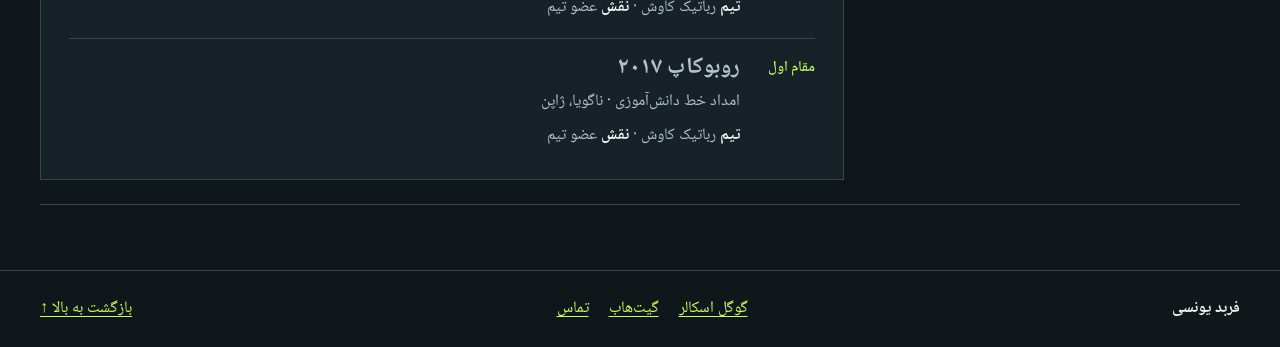
==== commit f3b16508: "Refine bilingual About Me introduction" ====
--- a/fa/index.html
+++ b/fa/index.html
@@ -121,7 +121,11 @@
 <div class="home-content"><section class="profile-section"><h2 id="about-me">دربارهٔ من</h2>
         <div class="card">
             <p>
-                دانش‌آموختهٔ کارشناسی مهندسی برق دانشگاه شهید بهشتی (ملی) با تمرکز بر سیستم‌های کنترل هستم. علایق پژوهشی من شامل رباتیک، مکان‌یابی و نقشه‌برداری هم‌زمان (SLAM)، خودروهای خودران، سامانه‌های سایبرفیزیکی و بینایی ماشین است. چهار سال در توسعهٔ خودروهای خودران در مقیاس کوچک تجربه دارم، به‌ویژه به‌عنوان عضو تیم رباتیک اوریگا.
+                مهندس برق با تخصص در رباتیک و سیستم‌های کنترل هستم. تمرکز کارم بر این است که سامانه‌های خودران چگونه محیط پیرامون خود را درک می‌کنند، موقعیتشان را تخمین می‌زنند و از داده‌های حسگرها برای حرکت قابل‌اعتماد استفاده می‌کنند. برای توسعه و ارزیابی سامانه‌های رباتیک، طراحی کنترل، بینایی ماشین، مکان‌یابی و نقشه‌برداری و سخت‌افزار و نرم‌افزار نهفته را با هم به کار می‌گیرم.
+            </p>
+
+            <p>
+                مدرک کارشناسی مهندسی برق را با تمرکز بر سیستم‌های کنترل از دانشگاه شهید بهشتی (ملی) گرفتم. چهار سال در توسعهٔ خودروهای خودران در مقیاس کوچک فعالیت کردم و در تیم رباتیک اوریگا روی تشخیص خطوط مسیر، مکان‌یابی و کنترل خودرو کار کردم.
             </p>
 
             <p>
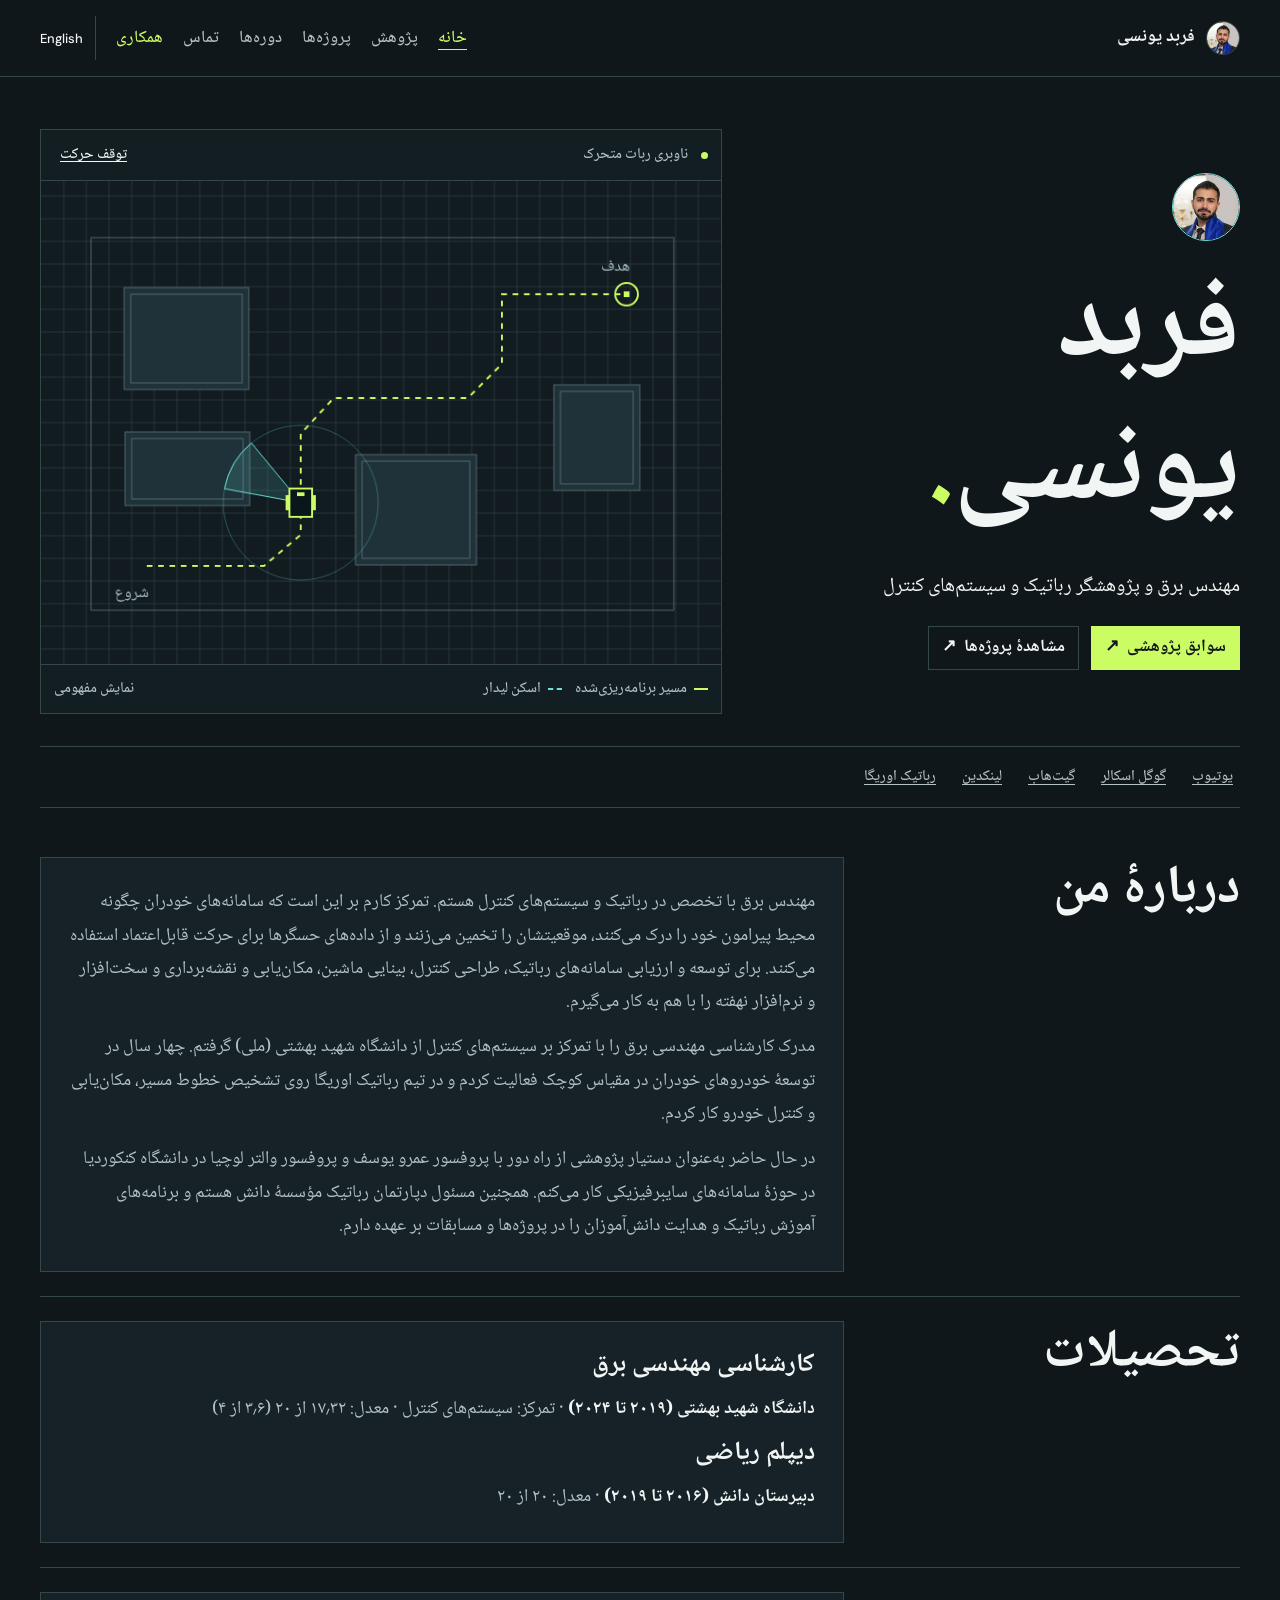
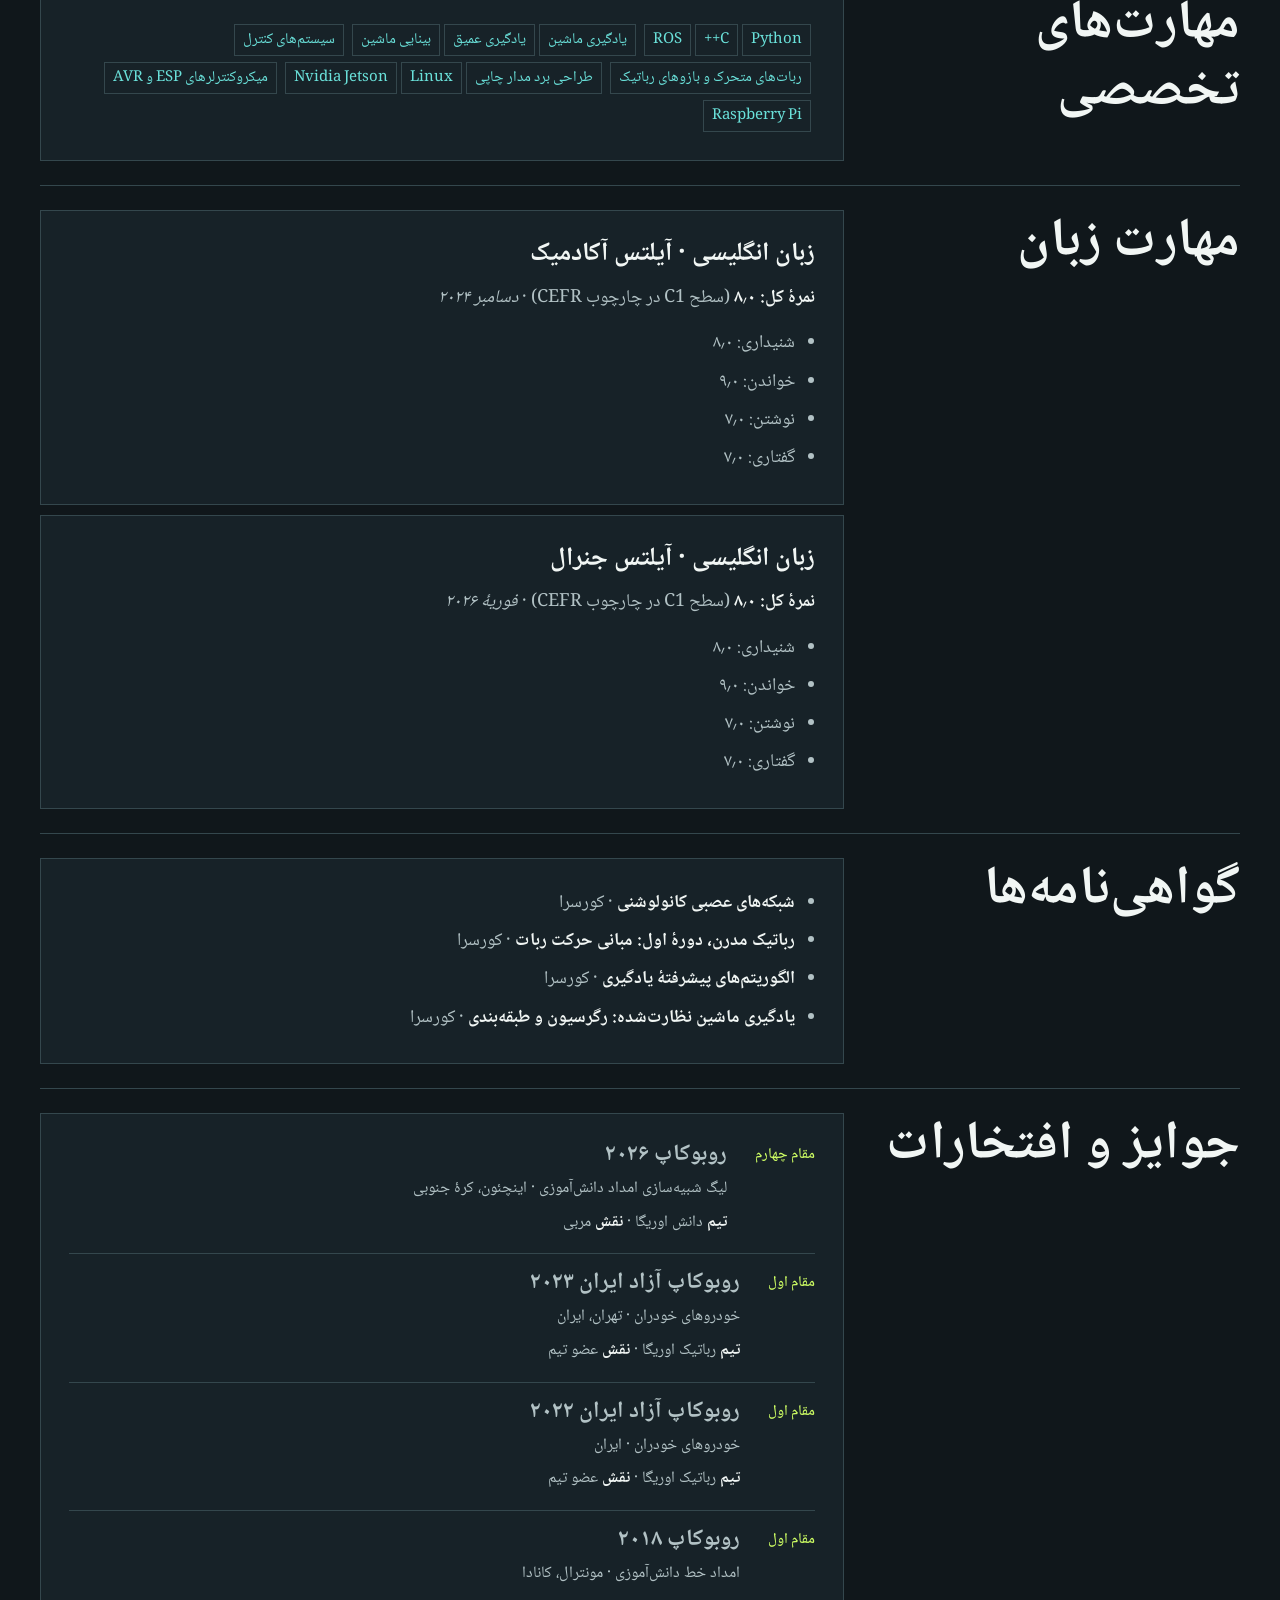
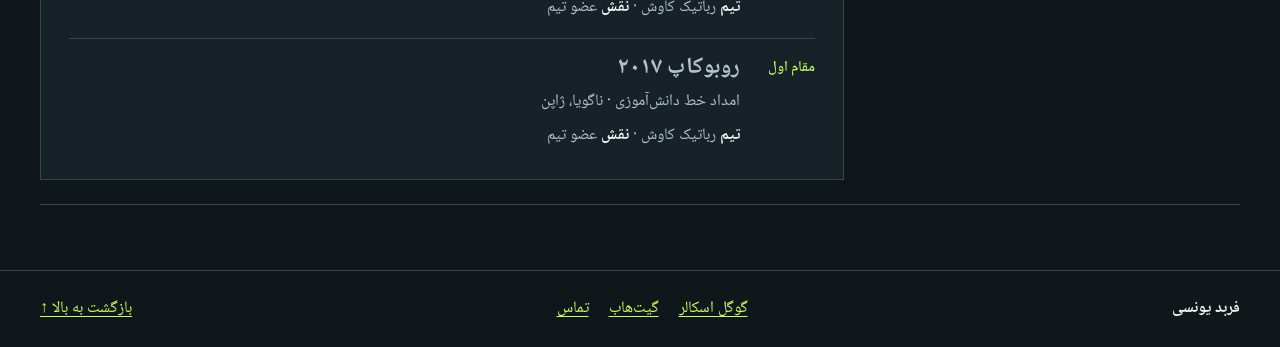
==== commit e9a79c39: "Use profile portrait in site header" ====
--- a/fa/index.html
+++ b/fa/index.html
@@ -94,7 +94,7 @@
 <body id="top">
 <a class="skip" href="#main">رفتن به محتوای اصلی</a>
 <header class="site-header"><div class="shell header-inner">
-    <a class="brand" href="./"><span class="monogram" aria-hidden="true">FY</span> فربد یونسی</a>
+    <a class="brand" href="./"><img class="brand-portrait" src="../farbod-younesi.jpg" width="34" height="34" alt=""> فربد یونسی</a>
     <nav aria-label="ناوبری اصلی"><a href="./" aria-current="page">خانه</a><a href="research.html">پژوهش</a><a href="projects.html">پروژه‌ها</a><a href="courses.html">دوره‌ها</a><a href="contact.html">تماس</a><a class="collab-nav" href="collaboration.html">همکاری</a><a class="language-switch" href="../" lang="en" hreflang="en">English</a></nav>
 </div></header>
 <main class="shell" id="main">
--- a/style.css
+++ b/style.css
@@ -37,7 +37,7 @@
 .site-header { border-bottom: 1px solid var(--line); }
 .header-inner, .footer-inner { display: flex; align-items: center; justify-content: space-between; gap: 16px; min-height: 76px; }
 .brand { display: inline-flex; gap: 11px; align-items: center; text-decoration: none; color: var(--ink); font-weight: 700; }
-.monogram { display: grid; place-items: center; width: 34px; height: 34px; border: 1px solid var(--line); color: var(--signal); font: 500 13px var(--mono); }
+.brand-portrait { display: block; flex: none; width: 34px; height: 34px; object-fit: cover; border: 1px solid var(--line); border-radius: 50%; }
 nav, .inline-links { display: flex; flex-wrap: wrap; column-gap: 20px; }
 nav a { display: inline-flex; align-items: center; min-height: 44px; color: var(--muted); text-decoration: none; font: 500 13px var(--mono); }
 nav a[aria-current] { color: var(--signal); text-decoration: underline; text-underline-offset: 7px; }
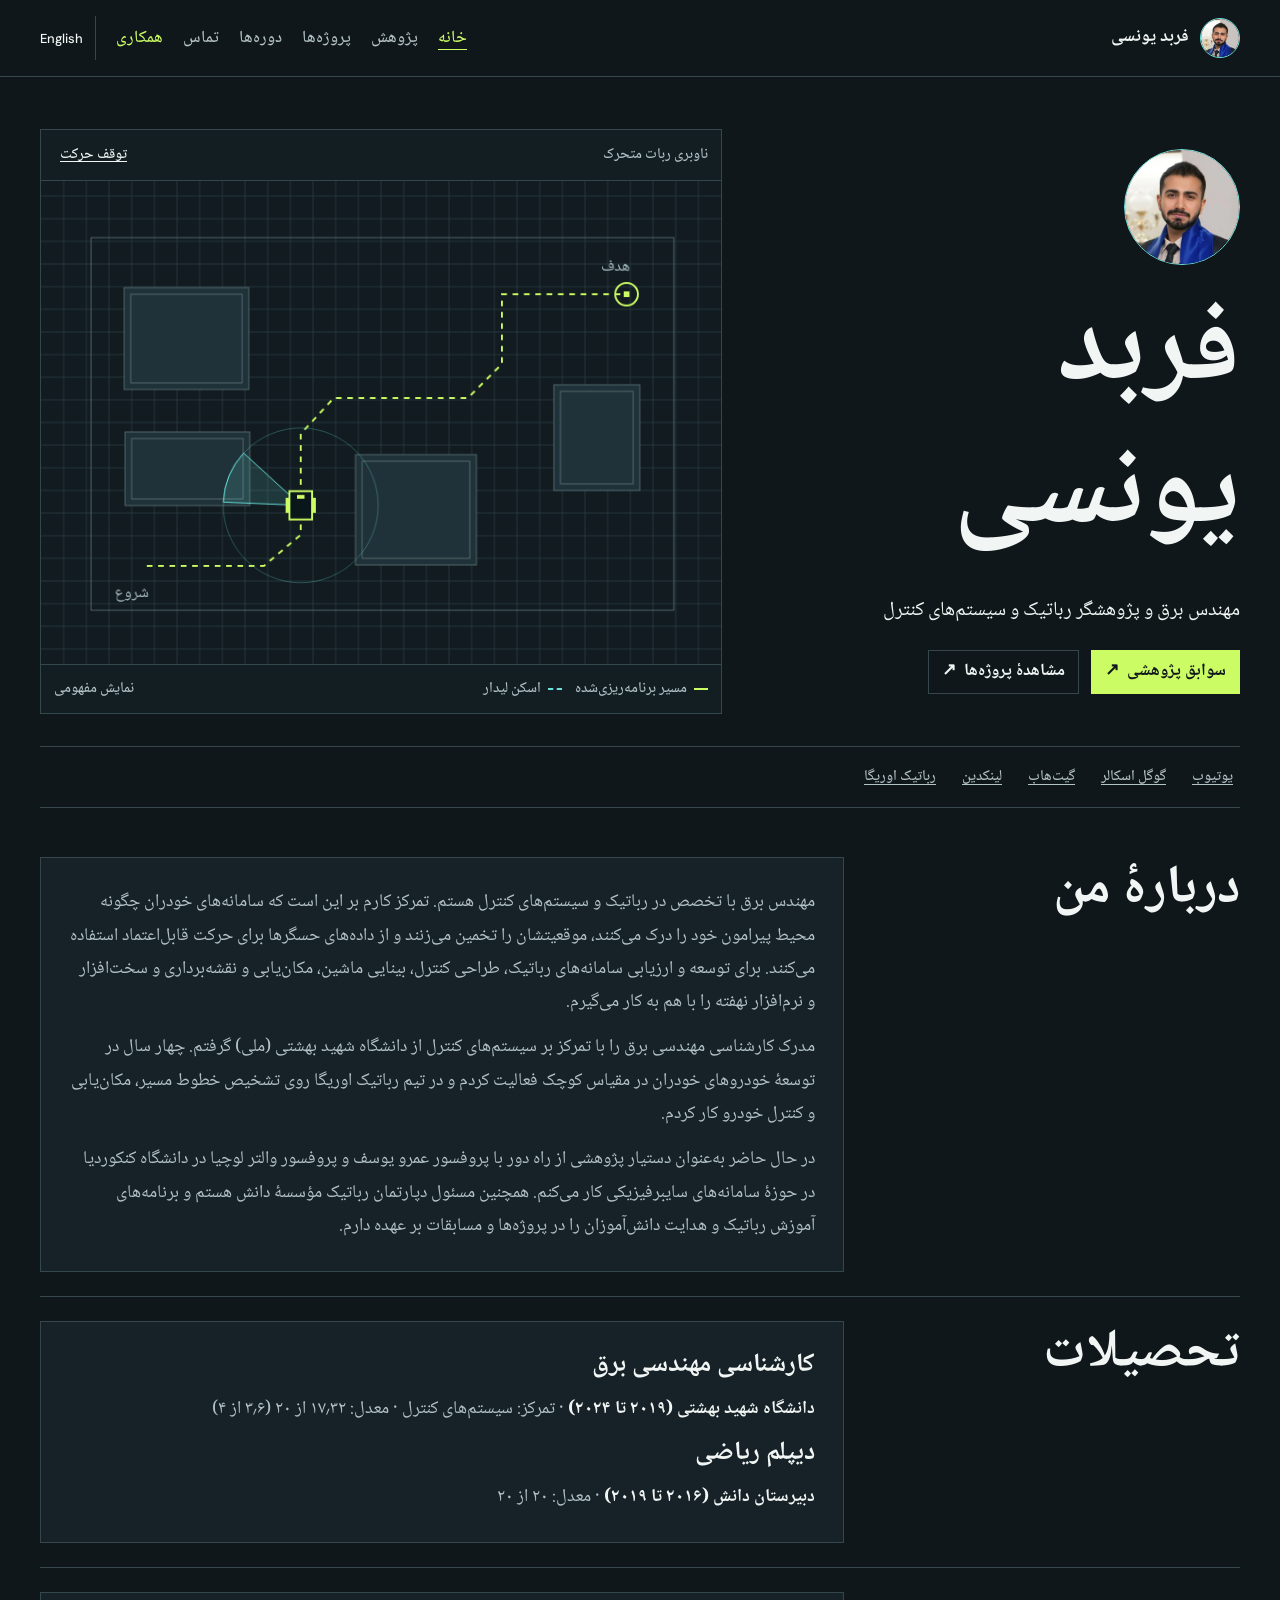
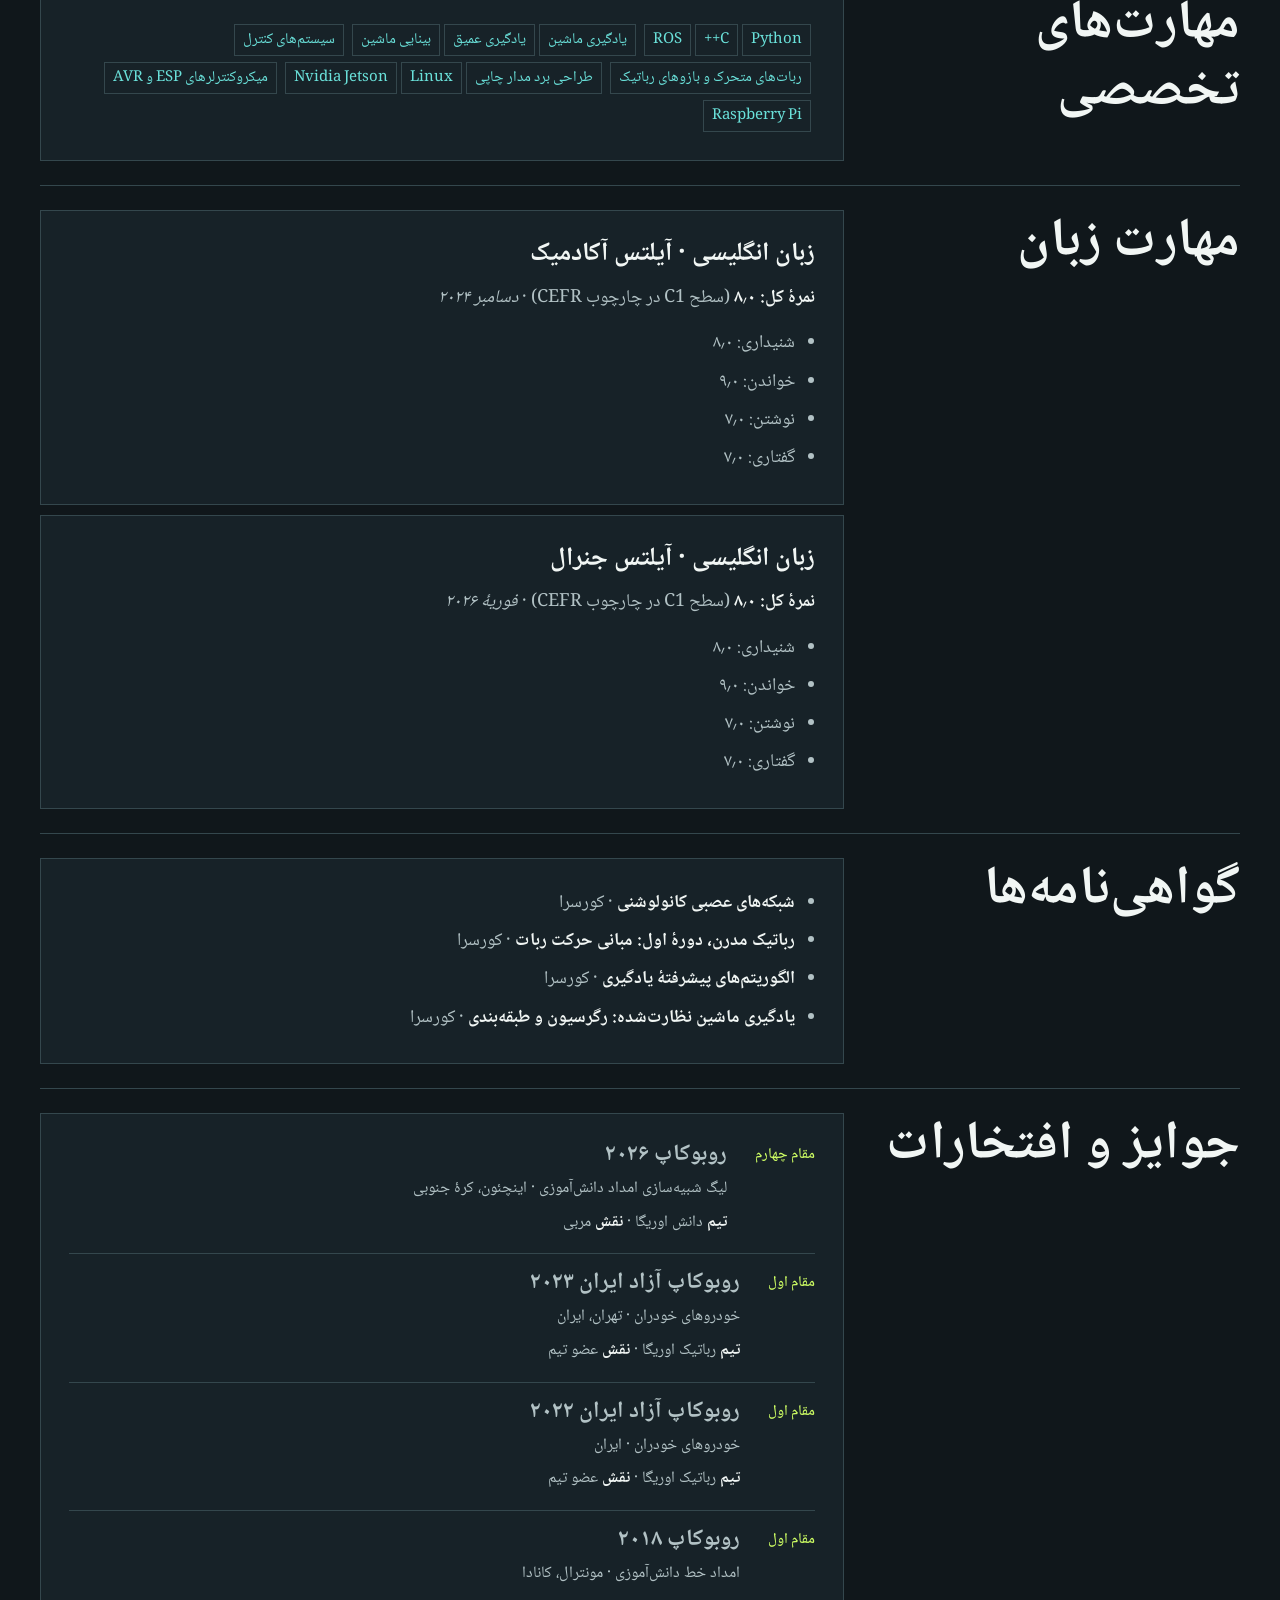
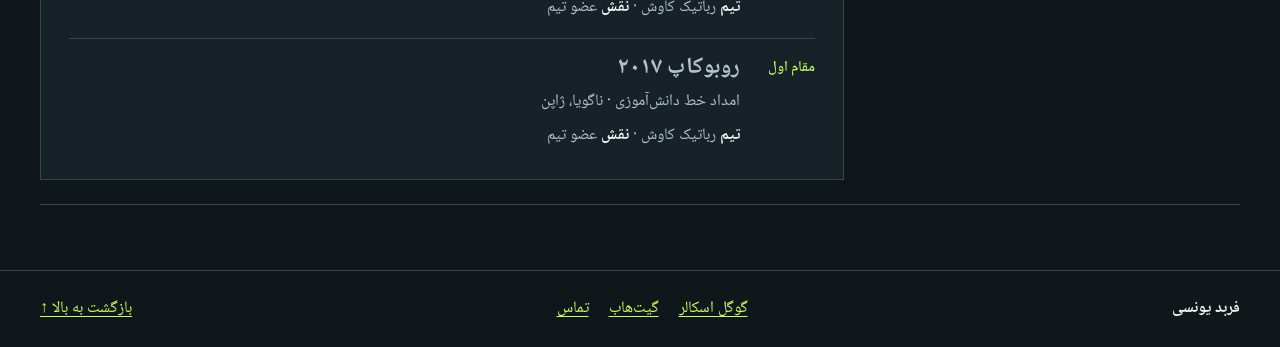
==== commit b490979d: "Remove decorative heading dots" ====
--- a/fa/index.html
+++ b/fa/index.html
@@ -101,12 +101,12 @@
 <section class="hero" aria-labelledby="hero-title">
     <div class="hero-copy">
         <img src="../farbod-younesi.jpg" alt="تصویر فربد یونسی" width="256" height="256" class="profile-pic">
-        <h1 id="hero-title">فربد<br>یونسی<span>.</span></h1>
+        <h1 id="hero-title">فربد<br>یونسی</h1>
         <p class="hero-role">مهندس برق و پژوهشگر رباتیک و سیستم‌های کنترل</p>
         <div class="hero-actions"><a class="button" href="research.html">سوابق پژوهشی <span aria-hidden="true">↗</span></a><a class="button secondary" href="projects.html">مشاهدهٔ پروژه‌ها <span aria-hidden="true">↗</span></a></div>
     </div>
     <figure class="robotics-demo">
-        <div class="demo-bar"><span class="live-dot" aria-hidden="true"></span><span>ناوبری ربات متحرک</span><button type="button" id="motion-toggle" hidden>توقف حرکت</button></div>
+        <div class="demo-bar"><span>ناوبری ربات متحرک</span><button type="button" id="motion-toggle" hidden>توقف حرکت</button></div>
         <canvas id="robot-map" width="720" height="512" role="img" aria-label="نمای بالا از ربات متحرکی که مسیری برنامه‌ریزی‌شده را دنبال می‌کند و با لیدار به دنبال موانع می‌گردد.">ربات متحرک مسیر برنامه‌ریزی‌شده را دنبال می‌کند و با لیدار موانع را اسکن می‌کند.</canvas>
         <figcaption><span><i class="route-key"></i> مسیر برنامه‌ریزی‌شده</span><span><i class="scan-key"></i> اسکن لیدار</span><span class="simulation-label">نمایش مفهومی</span></figcaption>
     </figure>
--- a/style.css
+++ b/style.css
@@ -37,7 +37,15 @@
 .site-header { border-bottom: 1px solid var(--line); }
 .header-inner, .footer-inner { display: flex; align-items: center; justify-content: space-between; gap: 16px; min-height: 76px; }
 .brand { display: inline-flex; gap: 11px; align-items: center; text-decoration: none; color: var(--ink); font-weight: 700; }
-.brand-portrait { display: block; flex: none; width: 34px; height: 34px; object-fit: cover; border: 1px solid var(--line); border-radius: 50%; }
+.brand-portrait {
+  display: block;
+  flex: none;
+  width: 40px;
+  height: 40px;
+  object-fit: cover;
+  border: 1px solid var(--cyan);
+  border-radius: 50%;
+}
 nav, .inline-links { display: flex; flex-wrap: wrap; column-gap: 20px; }
 nav a { display: inline-flex; align-items: center; min-height: 44px; color: var(--muted); text-decoration: none; font: 500 13px var(--mono); }
 nav a[aria-current] { color: var(--signal); text-decoration: underline; text-underline-offset: 7px; }
@@ -50,9 +58,17 @@
 }
 nav .language-switch:hover { color: var(--signal); }
 .hero { display: grid; grid-template-columns: minmax(0, .8fr) minmax(0, 1.2fr); gap: clamp(24px, 5vw, 70px); align-items: center; padding-block: 52px 32px; }
-.profile-pic { display: block; width: 68px; height: 68px; border-radius: 50%; border: 1px solid var(--cyan); margin-bottom: 18px; }
+.profile-pic {
+  display: block;
+  width: clamp(88px, 10vw, 116px);
+  height: auto;
+  aspect-ratio: 1;
+  object-fit: cover;
+  border: 1px solid var(--cyan);
+  border-radius: 50%;
+  margin-bottom: 18px;
+}
 .hero h1 { font-size: clamp(85px, 11vw, 156px); letter-spacing: -.03em; line-height: .77; margin: 0 0 24px; }
-h1 span { color: var(--signal); }
 .hero-role { max-width: 34ch; color: var(--ink); font-size: clamp(16px, 2vw, 20px); margin-bottom: 20px; }
 .hero-actions, .social-links { display: flex; flex-wrap: wrap; gap: 8px 12px; }
 .button { display: inline-flex; align-items: center; gap: 8px; min-height: 44px; padding-inline: 13px; border: 1px solid var(--signal); background: var(--signal); color: var(--bg); text-decoration: none; font-weight: 700; font-size: 14px; }
@@ -64,7 +80,6 @@
 .demo-bar { border-bottom: 1px solid var(--line); }
 .demo-bar button { margin-left: auto; background: none; border: 0; cursor: pointer; min-height: 44px; color: var(--ink); font: inherit; text-decoration: underline; text-underline-offset: 3px; }
 .demo-bar button:hover { color: var(--signal); }
-.live-dot { width: 7px; height: 7px; border-radius: 50%; background: var(--signal); }
 canvas { display: block; width: 100%; height: auto; aspect-ratio: 720 / 512; background: #111b20; }
 figcaption { border-top: 1px solid var(--line); }
 figcaption span { display: inline-flex; align-items: center; gap: 7px; }
